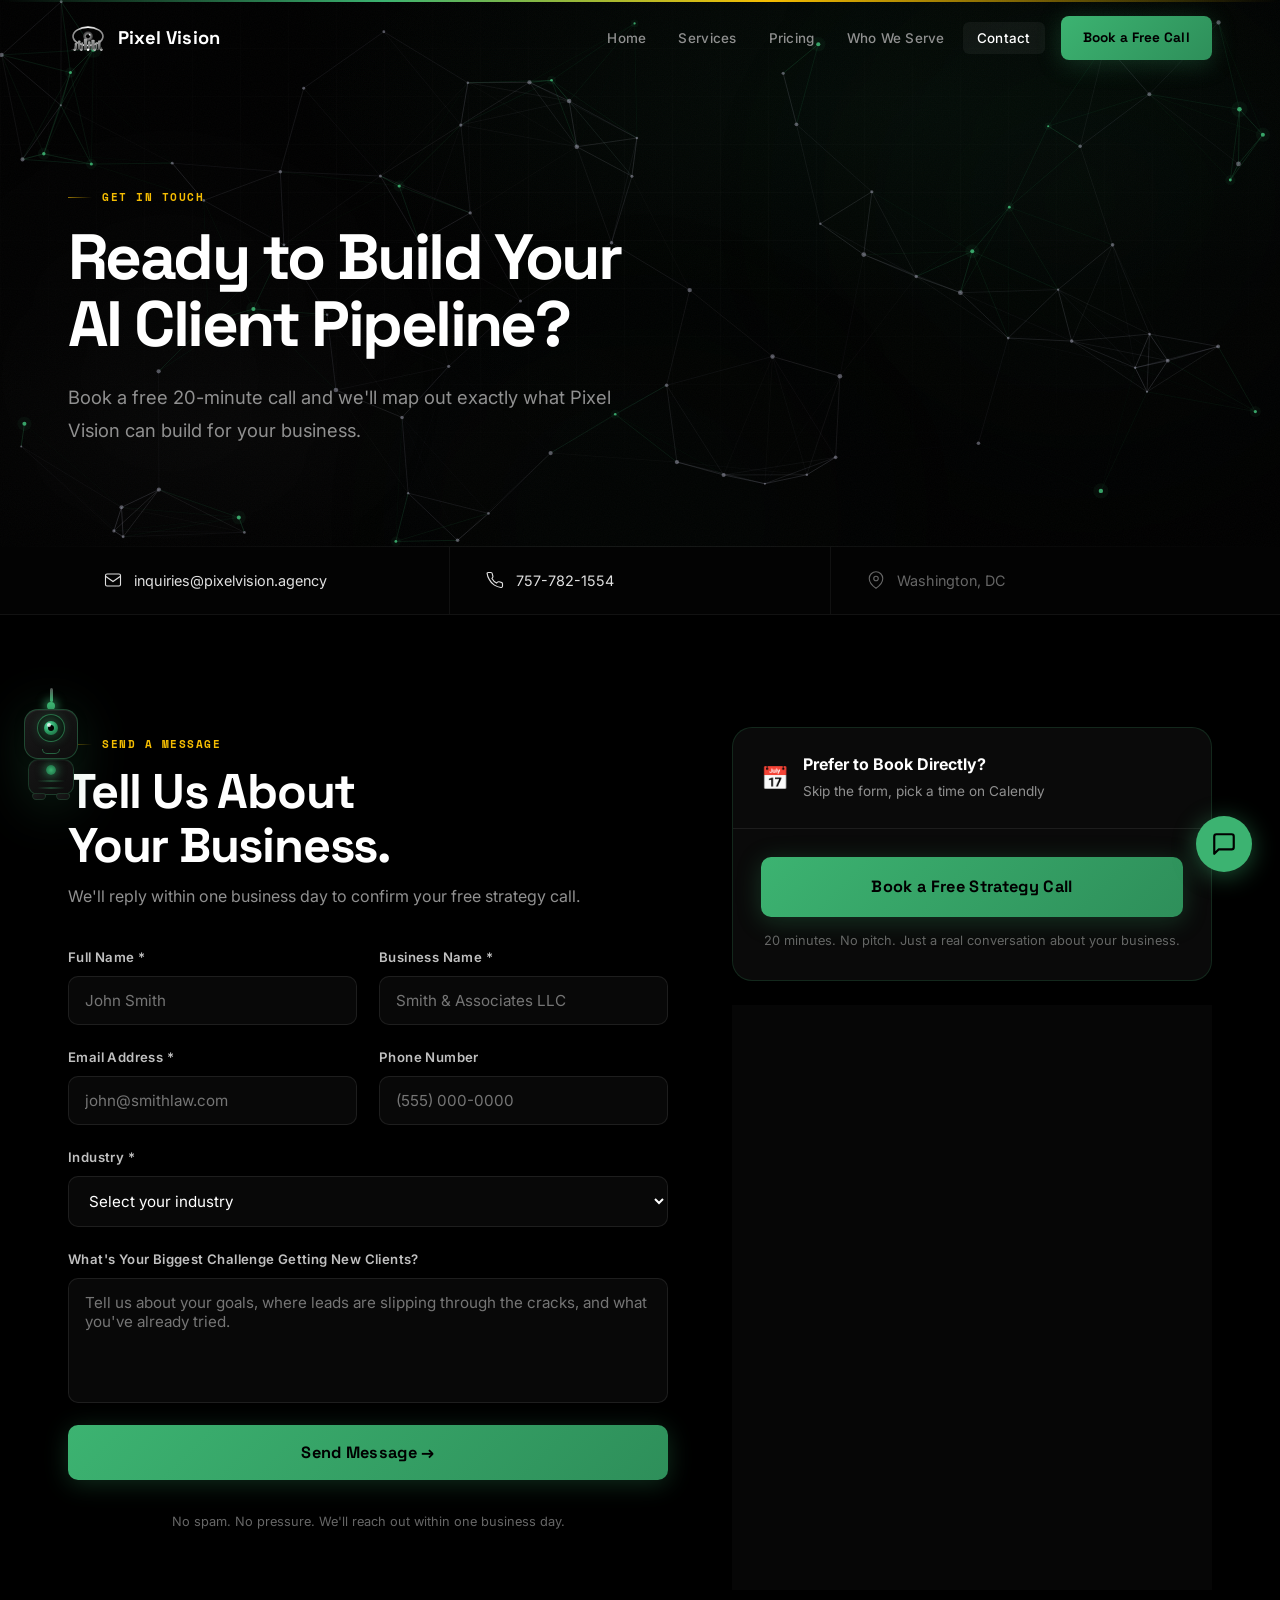
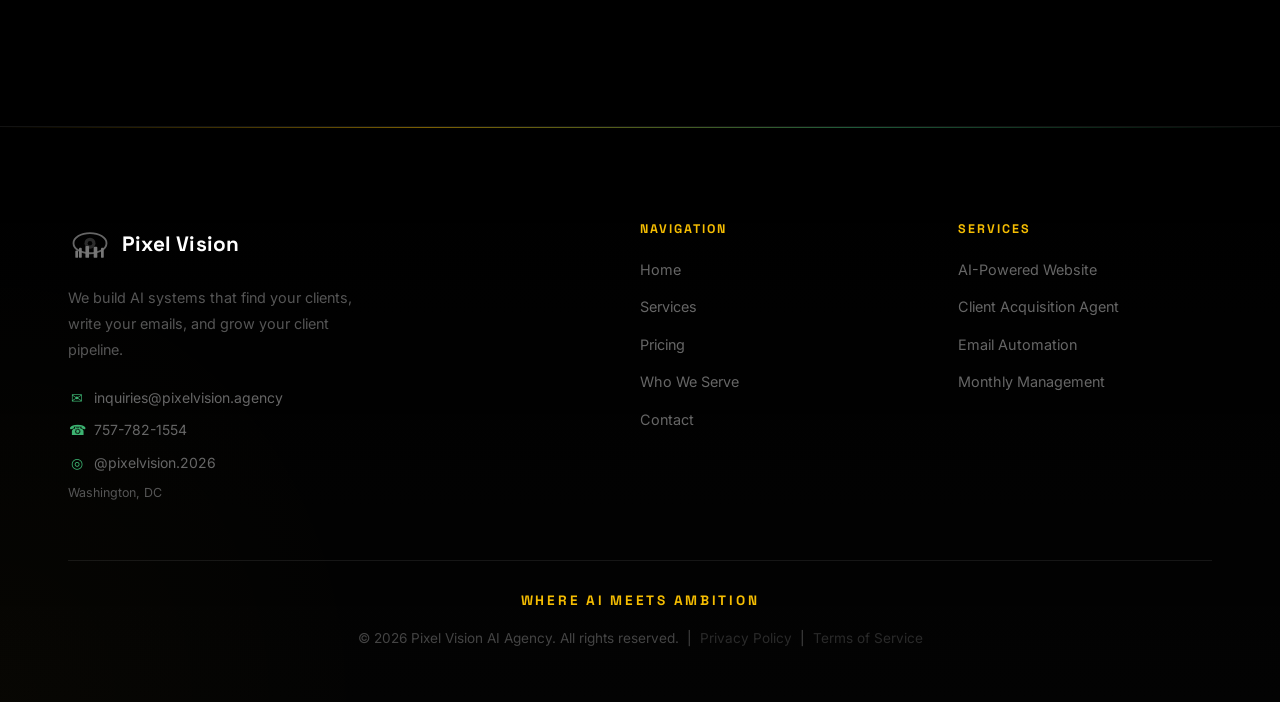
==== contact.html @ 91e83174 "Remove em dashes from all site text Replace all ' — ' occurrences with commas, colons, or periods de" ====
<!DOCTYPE html>
<html lang="en">
<head>
  <meta charset="UTF-8" />
  <meta name="viewport" content="width=device-width, initial-scale=1.0" />
  <title>Contact Pixel Vision | Book a Free AI Acquisition Strategy Call</title>
  <meta name="description" content="Book a free 20-minute strategy call with Pixel Vision. We'll map a custom AI client acquisition plan for your commercial real estate or professional services firm." />
  <link rel="stylesheet" href="styles.css" />
  <link rel="preconnect" href="https://fonts.googleapis.com" />
  <link href="https://fonts.googleapis.com/css2?family=Inter:wght@300;400;500;600;700;800;900&family=Space+Grotesk:wght@400;500;600;700&family=Space+Mono:wght@400;700&display=swap" rel="stylesheet" />
</head>
<body>

  <nav class="nav" id="nav">
    <div class="nav-inner">
      <a href="/" class="logo">
        <div class="logo-icon">
          <svg viewBox="0 0 48 48" fill="none" xmlns="http://www.w3.org/2000/svg">
            <ellipse cx="24" cy="22" rx="18" ry="11" stroke="url(#eyeGradC)" stroke-width="2"/>
            <circle cx="24" cy="22" r="6" fill="url(#irisGradC)" opacity="0.9"/>
            <circle cx="24" cy="22" r="2.5" fill="#000"/>
            <circle cx="26" cy="20" r="1" fill="white" opacity="0.8"/>
            <rect x="8" y="30" width="3" height="8" fill="url(#cityGradC)" rx="1"/>
            <rect x="12" y="27" width="3" height="11" fill="url(#cityGradC)" rx="1"/>
            <rect x="16" y="29" width="2" height="9" fill="url(#cityGradC)" rx="1"/>
            <rect x="19" y="25" width="4" height="13" fill="url(#cityGradC)" rx="1"/>
            <rect x="24" y="28" width="3" height="10" fill="url(#cityGradC)" rx="1"/>
            <rect x="28" y="26" width="4" height="12" fill="url(#cityGradC)" rx="1"/>
            <rect x="33" y="29" width="2" height="9" fill="url(#cityGradC)" rx="1"/>
            <rect x="36" y="27" width="3" height="11" fill="url(#cityGradC)" rx="1"/>
            <line x1="4" y1="38" x2="44" y2="38" stroke="url(#circuitGradC)" stroke-width="1" stroke-dasharray="3,2"/>
            <circle cx="8" cy="38" r="1.5" fill="#C0C0C0"/>
            <circle cx="16" cy="38" r="1.5" fill="#C0C0C0"/>
            <circle cx="24" cy="38" r="1.5" fill="white"/>
            <circle cx="32" cy="38" r="1.5" fill="#C0C0C0"/>
            <circle cx="40" cy="38" r="1.5" fill="#C0C0C0"/>
            <line x1="8" y1="34" x2="8" y2="38" stroke="#666" stroke-width="1"/>
            <line x1="16" y1="33" x2="16" y2="38" stroke="#666" stroke-width="1"/>
            <line x1="32" y1="33" x2="32" y2="38" stroke="#666" stroke-width="1"/>
            <line x1="40" y1="35" x2="40" y2="38" stroke="#666" stroke-width="1"/>
            <defs>
              <linearGradient id="eyeGradC" x1="6" y1="22" x2="42" y2="22" gradientUnits="userSpaceOnUse">
                <stop stop-color="#888"/><stop offset="0.5" stop-color="white"/><stop offset="1" stop-color="#888"/>
              </linearGradient>
              <radialGradient id="irisGradC" cx="24" cy="22" r="6" gradientUnits="userSpaceOnUse">
                <stop stop-color="#E0E0E0"/><stop offset="0.5" stop-color="#909090"/><stop offset="1" stop-color="#303030"/>
              </radialGradient>
              <linearGradient id="cityGradC" x1="0" y1="0" x2="0" y2="1" gradientUnits="objectBoundingBox">
                <stop stop-color="#aaa"/><stop offset="1" stop-color="#555"/>
              </linearGradient>
              <linearGradient id="circuitGradC" x1="4" y1="38" x2="44" y2="38" gradientUnits="userSpaceOnUse">
                <stop stop-color="#333"/><stop offset="0.5" stop-color="#888"/><stop offset="1" stop-color="#333"/>
              </linearGradient>
            </defs>
          </svg>
        </div>
        <span class="logo-text">Pixel Vision</span>
      </a>
      <button class="nav-toggle" id="navToggle" aria-label="Toggle menu">
        <span></span><span></span><span></span>
      </button>
      <ul class="nav-links" id="navLinks">
        <li><a href="/" class="nav-link">Home</a></li>
        <li><a href="services.html" class="nav-link">Services</a></li>
        <li><a href="pricing.html" class="nav-link">Pricing</a></li>
        <li><a href="who-we-serve.html" class="nav-link">Who We Serve</a></li>
        <li><a href="contact.html" class="nav-link active">Contact</a></li>
        <!-- TODO: update Calendly link when account is confirmed -->
        <li><a href="https://calendly.com/pixelvision2026" target="_blank" rel="noopener" class="btn btn-primary btn-emerald nav-cta">Book a Free Call</a></li>
      </ul>
    </div>
  </nav>

  <section class="page-hero">
    <div class="hero-bg">
      <div class="hero-gradient-orb"></div>
      <canvas class="hero-canvas" id="heroCanvas"></canvas>
      <div class="grid-overlay"></div>
      <div class="hero-noise"></div>
      <div class="glow glow-1"></div>
      <div class="glow glow-2"></div>
      <div class="glow glow-3"></div>
    </div>
    <div class="container">
      <div class="page-hero-content">
        <div class="section-label animate-fade-up">Get In Touch</div>
        <h1 class="page-title animate-fade-up delay-1">Ready to Build Your<br/>AI Client Pipeline?</h1>
        <p class="page-sub animate-fade-up delay-2">Book a free 20-minute call and we'll map out exactly what Pixel Vision can build for your business.</p>
      </div>
    </div>
  </section>

  <!-- CONTACT QUICK LINKS BAR -->
  <section style="border-bottom:1px solid rgba(255,255,255,0.06);background:#030303;">
    <div class="container">
      <div style="display:flex;flex-wrap:wrap;gap:0;align-items:stretch;">
        <a href="mailto:inquiries@pixelvision.agency" style="display:flex;align-items:center;gap:12px;padding:22px 36px;border-right:1px solid rgba(255,255,255,0.06);color:var(--silver-light);font-size:0.9rem;transition:color 0.2s;flex:1;min-width:200px;" onmouseover="this.style.color='var(--emerald)'" onmouseout="this.style.color='var(--silver-light)'">
          <svg width="18" height="18" viewBox="0 0 24 24" fill="none" stroke="currentColor" stroke-width="1.5"><rect x="2" y="4" width="20" height="16" rx="2"/><path d="M2 7l10 7 10-7"/></svg>
          inquiries@pixelvision.agency
        </a>
        <a href="tel:7577821554" style="display:flex;align-items:center;gap:12px;padding:22px 36px;border-right:1px solid rgba(255,255,255,0.06);color:var(--silver-light);font-size:0.9rem;transition:color 0.2s;flex:1;min-width:200px;" onmouseover="this.style.color='var(--emerald)'" onmouseout="this.style.color='var(--silver-light)'">
          <svg width="18" height="18" viewBox="0 0 24 24" fill="none" stroke="currentColor" stroke-width="1.5"><path d="M22 16.92v3a2 2 0 01-2.18 2 19.79 19.79 0 01-8.63-3.07A19.5 19.5 0 014.5 11.5a19.79 19.79 0 01-3.07-8.67A2 2 0 013.41 2h3a2 2 0 012 1.72c.13 1 .36 1.97.72 2.9a2 2 0 01-.45 2.11L7.91 9.91a16 16 0 006.18 6.18l1.18-1.18a2 2 0 012.11-.45c.93.36 1.9.59 2.9.72A2 2 0 0122 16.92z"/></svg>
          757-782-1554
        </a>
        <div style="display:flex;align-items:center;gap:12px;padding:22px 36px;color:var(--gray-500);font-size:0.9rem;flex:1;min-width:200px;">
          <svg width="18" height="18" viewBox="0 0 24 24" fill="none" stroke="currentColor" stroke-width="1.5"><path d="M21 10c0 7-9 13-9 13S3 17 3 10a9 9 0 0118 0z"/><circle cx="12" cy="10" r="3"/></svg>
          Washington, DC
        </div>
      </div>
    </div>
  </section>

  <section class="contact-section section">
    <div class="container">
      <div class="contact-grid">

        <!-- LEFT: FORM -->
        <div class="contact-form-wrap">
          <div class="section-label" style="margin-bottom:12px;">Send a Message</div>
          <h2 style="margin-bottom:10px;">Tell Us About<br/>Your Business.</h2>
          <p class="contact-form-sub" style="color:var(--gray-400);margin-bottom:36px;">We'll reply within one business day to confirm your free strategy call.</p>
          <form class="contact-form" id="contactForm" action="mailto:inquiries@pixelvision.agency" method="post" enctype="text/plain">
            <div class="form-row">
              <div class="form-group">
                <label for="name">Full Name *</label>
                <input type="text" id="name" name="name" placeholder="John Smith" required />
              </div>
              <div class="form-group">
                <label for="business">Business Name *</label>
                <input type="text" id="business" name="business" placeholder="Smith &amp; Associates LLC" required />
              </div>
            </div>
            <div class="form-row">
              <div class="form-group">
                <label for="email">Email Address *</label>
                <input type="email" id="email" name="email" placeholder="john@smithlaw.com" required />
              </div>
              <div class="form-group">
                <label for="phone">Phone Number</label>
                <input type="tel" id="phone" name="phone" placeholder="(555) 000-0000" />
              </div>
            </div>
            <div class="form-group">
              <label for="industry">Industry *</label>
              <select id="industry" name="industry" required>
                <option value="" disabled selected>Select your industry</option>
                <option value="cre">Commercial Real Estate</option>
                <option value="law">Law Firm</option>
                <option value="medspa">Med Spa / Cosmetic Clinic</option>
                <option value="dental">Dental Practice</option>
                <option value="realestate">Real Estate Brokerage</option>
                <option value="cpa">CPA Firm / Financial Advisor</option>
                <option value="other">Other</option>
              </select>
            </div>
            <div class="form-group">
              <label for="message">What's Your Biggest Challenge Getting New Clients?</label>
              <textarea id="message" name="message" rows="5" placeholder="Tell us about your goals, where leads are slipping through the cracks, and what you've already tried."></textarea>
            </div>
            <button type="submit" class="btn btn-primary btn-large btn-full btn-emerald">Send Message &rarr;</button>
            <p style="font-size:0.8rem;color:var(--gray-500);text-align:center;margin-top:8px;">No spam. No pressure. We'll reach out within one business day.</p>
          </form>
          <div class="form-success" id="formSuccess">
            <div class="success-icon">✓</div>
            <h3>Message Sent!</h3>
            <p>We'll be in touch within one business day to schedule your free 20-minute call.</p>
          </div>
        </div>

        <!-- RIGHT: SIDEBAR -->
        <div class="contact-sidebar">

          <!-- Book a call card -->
          <div class="calendly-placeholder" style="margin-bottom:24px;">
            <div class="calendly-header">
              <div class="calendly-logo">📅</div>
              <div>
                <strong>Prefer to Book Directly?</strong>
                <p>Skip the form, pick a time on Calendly</p>
              </div>
            </div>
            <div class="calendly-embed-area" style="padding:28px;">
              <!-- TODO: update Calendly link when account is confirmed -->
              <a href="https://calendly.com/pixelvision2026" target="_blank" rel="noopener" class="btn btn-primary btn-emerald btn-large" style="width:100%;justify-content:center;">Book a Free Strategy Call</a>
              <p style="font-size:0.8rem;color:var(--gray-500);text-align:center;margin-top:12px;">20 minutes. No pitch. Just a real conversation about your business.</p>
            </div>
          </div>

          <!-- What happens next -->
          <div class="contact-info-card">
            <h3 style="font-size:1.05rem;margin-bottom:24px;">What Happens Next</h3>
            <div class="contact-steps">
              <div class="contact-step">
                <div class="cs-num">1</div>
                <div class="cs-text">
                  <strong>We review your message</strong>
                  <p>Within one business day, we research your business and prepare for your call.</p>
                </div>
              </div>
              <div class="contact-step">
                <div class="cs-num">2</div>
                <div class="cs-text">
                  <strong>Free 20-minute strategy call</strong>
                  <p>We map out exactly what we'd build for your business, no pressure, no pitch.</p>
                </div>
              </div>
              <div class="contact-step">
                <div class="cs-num">3</div>
                <div class="cs-text">
                  <strong>Custom proposal delivered</strong>
                  <p>A clear proposal: what we build, what it costs, and what ROI to expect.</p>
                </div>
              </div>
            </div>
            <div class="contact-email-block">
              <p>Reach us directly</p>
              <a href="mailto:inquiries@pixelvision.agency" class="contact-email-link">
                <svg width="15" height="15" viewBox="0 0 24 24" fill="none" stroke="currentColor" stroke-width="2"><rect x="2" y="4" width="20" height="16" rx="2"/><path d="M2 7l10 7 10-7"/></svg>
                inquiries@pixelvision.agency
              </a>
              <a href="tel:7577821554" class="contact-email-link" style="margin-top:8px;">
                <svg width="15" height="15" viewBox="0 0 24 24" fill="none" stroke="currentColor" stroke-width="2"><path d="M22 16.92v3a2 2 0 01-2.18 2 19.79 19.79 0 01-8.63-3.07A19.5 19.5 0 014.5 11.5a19.79 19.79 0 01-3.07-8.67A2 2 0 013.41 2h3a2 2 0 012 1.72c.13 1 .36 1.97.72 2.9a2 2 0 01-.45 2.11L7.91 9.91a16 16 0 006.18 6.18l1.18-1.18a2 2 0 012.11-.45c.93.36 1.9.59 2.9.72A2 2 0 0122 16.92z"/></svg>
                757-782-1554
              </a>
              <a href="https://instagram.com/pixelvision.2026" target="_blank" rel="noopener" class="contact-email-link" style="margin-top:8px;">◎ @pixelvision.2026</a>
            </div>
          </div>

        </div>
      </div>
    </div>
  </section>

  <footer class="footer">
    <div class="container">
      <div class="footer-grid">
        <div class="footer-brand">
          <a href="/" class="logo">
            <div class="logo-icon logo-icon-sm">
              <svg viewBox="0 0 48 48" fill="none"><ellipse cx="24" cy="22" rx="18" ry="11" stroke="#666" stroke-width="2"/><circle cx="24" cy="22" r="6" fill="#303030" opacity="0.9"/><circle cx="24" cy="22" r="2.5" fill="#000"/><rect x="8" y="30" width="3" height="8" fill="#777" rx="1"/><rect x="12" y="27" width="3" height="11" fill="#777" rx="1"/><rect x="19" y="25" width="4" height="13" fill="#777" rx="1"/><rect x="28" y="26" width="4" height="12" fill="#777" rx="1"/><rect x="36" y="27" width="3" height="11" fill="#777" rx="1"/></svg>
            </div>
            <span class="logo-text">Pixel Vision</span>
          </a>
          <p class="footer-tagline">We build AI systems that find your clients, write your emails, and grow your client pipeline.</p>
          <div class="footer-contact-info">
            <a href="mailto:inquiries@pixelvision.agency"><span class="fci-icon">✉</span>inquiries@pixelvision.agency</a>
            <a href="tel:7577821554"><span class="fci-icon">☎</span>757-782-1554</a>
            <a href="https://instagram.com/pixelvision.2026" target="_blank" rel="noopener"><span class="fci-icon">◎</span>@pixelvision.2026</a>
          </div>
          <p style="font-size:0.78rem;color:#555;margin-top:8px;">Washington, DC</p>
        </div>
        <div class="footer-nav">
          <h4>Navigation</h4>
          <ul>
            <li><a href="/">Home</a></li>
            <li><a href="services.html">Services</a></li>
            <li><a href="pricing.html">Pricing</a></li>
            <li><a href="who-we-serve.html">Who We Serve</a></li>
            <li><a href="contact.html">Contact</a></li>
          </ul>
        </div>
        <div class="footer-services">
          <h4>Services</h4>
          <ul>
            <li><a href="services.html">AI-Powered Website</a></li>
            <li><a href="services.html">Client Acquisition Agent</a></li>
            <li><a href="services.html">Email Automation</a></li>
            <li><a href="services.html">Monthly Management</a></li>
          </ul>
        </div>
      </div>
      <div class="footer-bottom">
        <p class="footer-brand-line">Where AI Meets Ambition</p>
        <p>&copy; 2026 Pixel Vision AI Agency. All rights reserved. &nbsp;|&nbsp; <a href="privacy.html" style="color:inherit;opacity:0.6;">Privacy Policy</a> &nbsp;|&nbsp; <a href="terms.html" style="color:inherit;opacity:0.6;">Terms of Service</a></p>
      </div>
    </div>
  </footer>

  <script src="main.js"></script>
  <script src="chatbot.js"></script>
  <script src="bot-character.js"></script>
  <script>
  (function(){
    const canvas=document.getElementById('heroCanvas');
    if(!canvas)return;
    const ctx=canvas.getContext('2d');
    const EM=[60,179,113],SV=[180,180,200];
    const N=90,MD=150,SP=0.35;
    let W,H,pts;
    function resize(){W=canvas.width=canvas.offsetWidth;H=canvas.height=canvas.offsetHeight;}
    function init(){pts=Array.from({length:N},()=>({x:Math.random()*W,y:Math.random()*H,vx:(Math.random()-.5)*SP*2,vy:(Math.random()-.5)*SP*2,r:Math.random()*1.4+1,em:Math.random()<.28}));}
    function frame(){
      ctx.clearRect(0,0,W,H);
      for(let i=0;i<pts.length;i++){for(let j=i+1;j<pts.length;j++){const a=pts[i],b=pts[j];const dx=a.x-b.x,dy=a.y-b.y,d=Math.sqrt(dx*dx+dy*dy);if(d>MD)continue;const al=(1-d/MD)*0.32;const[r,g,bl]=(a.em||b.em)?EM:SV;ctx.beginPath();ctx.strokeStyle=`rgba(${r},${g},${bl},${al})`;ctx.lineWidth=0.75;ctx.moveTo(a.x,a.y);ctx.lineTo(b.x,b.y);ctx.stroke();}}
      for(const p of pts){const[r,g,b]=p.em?EM:SV;ctx.beginPath();ctx.arc(p.x,p.y,p.r,0,Math.PI*2);ctx.fillStyle=`rgba(${r},${g},${b},${p.em?.9:.45})`;ctx.fill();if(p.em){ctx.beginPath();ctx.arc(p.x,p.y,p.r*3.5,0,Math.PI*2);ctx.fillStyle=`rgba(${r},${g},${b},.06)`;ctx.fill();}p.x+=p.vx;p.y+=p.vy;if(p.x<0)p.x=W;if(p.x>W)p.x=0;if(p.y<0)p.y=H;if(p.y>H)p.y=0;}
      requestAnimationFrame(frame);
    }
    window.addEventListener('resize',()=>{resize();init();});
    if(document.readyState==='complete'){resize();init();frame();}
    else window.addEventListener('load',()=>{resize();init();frame();});
  })();
  </script>
</body>
</html>
---- styles.css ----
/* ================================================
   PIXEL VISION — STYLES.CSS  (Premium Upgrade)
   ================================================ */

/* ── TOKENS ─────────────────────────────────────── */
:root {
  --bg-primary:    #000000;
  --bg-secondary:  #030303;
  --bg-card:       #0a0a0a;
  --bg-card-hover: #111111;
  --border:        rgba(255,255,255,0.08);
  --border-hover:  rgba(255,255,255,0.18);
  --silver:        #C0C0C0;
  --silver-light:  #e0e0e0;
  --white:         #ffffff;
  --gray-400:      #909090;
  --gray-500:      #666666;
  --gray-600:      #444444;
  --accent-glow:   rgba(192,192,192,0.10);
  --emerald:       #3CB371;
  --emerald-dim:   #2e8f5a;
  --emerald-glow:  rgba(60,179,113,0.25);
  --emerald-faint: rgba(60,179,113,0.06);
  --gold:          #F5BD02;
  --gold-dim:      #c99e00;
  --gold-glow:     rgba(245,189,2,0.25);
  --gold-faint:    rgba(245,189,2,0.07);
  --font-main:     'Inter', -apple-system, BlinkMacSystemFont, sans-serif;
  --font-display:  'Space Grotesk', -apple-system, sans-serif;
  --font-luxury:   'Playfair Display', 'Georgia', serif;
  --radius:        12px;
  --radius-lg:     20px;
  --transition:    0.3s cubic-bezier(0.4, 0, 0.2, 1);
  --max-w:         1200px;
}

/* ── RESET ───────────────────────────────────────── */
*, *::before, *::after { box-sizing: border-box; margin: 0; padding: 0; }
html { scroll-behavior: smooth; }

/* Premium top accent line */
body::before {
  content: '';
  position: fixed;
  top: 0; left: 0; right: 0;
  height: 2px;
  background: linear-gradient(90deg, transparent 0%, var(--emerald) 30%, var(--gold) 60%, transparent 100%);
  z-index: 999;
}

body {
  font-family: var(--font-main);
  background: var(--bg-primary);
  color: var(--silver-light);
  line-height: 1.6;
  -webkit-font-smoothing: antialiased;
  overflow-x: hidden;
}
a { text-decoration: none; color: inherit; }
ul { list-style: none; }
img { max-width: 100%; display: block; }
button { font-family: var(--font-main); cursor: pointer; border: none; background: none; }

/* ── LAYOUT ──────────────────────────────────────── */
.container { max-width: var(--max-w); margin: 0 auto; padding: 0 28px; }
.section    { padding: 112px 0; }

/* ── TYPOGRAPHY ──────────────────────────────────── */
h1, h2, h3, h4 {
  font-family: var(--font-display);
  font-weight: 700;
  line-height: 1.1;
  color: var(--white);
}
h1 { font-size: clamp(2.6rem, 5.5vw, 4.6rem); letter-spacing: -0.03em; }
h2 { font-size: clamp(2rem,   3.8vw, 3.2rem);  letter-spacing: -0.025em; }
h3 { font-size: clamp(1.15rem,2vw,   1.55rem); letter-spacing: -0.01em; }
p  { color: var(--gray-400); line-height: 1.8; }

.gradient-text {
  background: linear-gradient(135deg, #ffffff 0%, var(--gold) 45%, #e0e0e0 100%);
  -webkit-background-clip: text;
  -webkit-text-fill-color: transparent;
  background-clip: text;
}

.emerald-text { color: var(--emerald); }

.section-label {
  font-size: 0.72rem;
  font-weight: 700;
  letter-spacing: 0.22em;
  text-transform: uppercase;
  color: var(--gold);
  margin-bottom: 18px;
  display: inline-flex;
  align-items: center;
  gap: 10px;
}
.section-label::before {
  content: '';
  display: inline-block;
  width: 24px;
  height: 1px;
  background: var(--gold);
  opacity: 0.6;
}

.section-header { text-align: center; max-width: 700px; margin: 0 auto 72px; }
.section-title  { margin-bottom: 20px; }
.section-sub    { font-size: 1.1rem; color: var(--gray-400); max-width: 560px; margin: 0 auto; line-height: 1.8; }

/* ── BUTTONS ─────────────────────────────────────── */
.btn {
  display: inline-flex;
  align-items: center;
  justify-content: center;
  gap: 8px;
  font-family: var(--font-display);
  font-weight: 600;
  font-size: 0.92rem;
  border-radius: 8px;
  padding: 13px 26px;
  transition: var(--transition);
  position: relative;
  overflow: hidden;
  white-space: nowrap;
  letter-spacing: 0.01em;
}
.btn-primary { background: var(--white); color: #000; }
.btn-primary:hover { background: var(--silver-light); transform: translateY(-2px); box-shadow: 0 10px 40px rgba(255,255,255,0.14); }
.btn-outline { border: 1px solid var(--border-hover); color: var(--silver-light); background: transparent; }
.btn-outline:hover { border-color: var(--silver); background: rgba(255,255,255,0.05); transform: translateY(-2px); }
.btn-ghost   { color: var(--silver); border: 1px solid var(--border); background: rgba(255,255,255,0.03); }
.btn-ghost:hover { border-color: var(--border-hover); background: rgba(255,255,255,0.07); transform: translateY(-2px); }
.btn-large   { padding: 17px 40px; font-size: 1.02rem; border-radius: 10px; }
.btn-full    { width: 100%; }

/* Emerald CTA */
.btn-emerald {
  background: linear-gradient(135deg, var(--emerald) 0%, var(--emerald-dim) 100%) !important;
  color: #000 !important;
  border-color: transparent !important;
  box-shadow: 0 4px 20px var(--emerald-glow);
  transition: box-shadow 0.35s ease, background 0.25s ease, transform 0.25s ease;
  font-weight: 700 !important;
  letter-spacing: 0.02em;
}
.btn-emerald:hover {
  background: linear-gradient(135deg, var(--emerald-dim) 0%, var(--emerald) 100%) !important;
  box-shadow: 0 8px 36px var(--emerald-glow);
  transform: translateY(-3px) !important;
}

/* ── NAV ─────────────────────────────────────────── */
.nav { position: fixed; top: 0; left: 0; right: 0; z-index: 100; transition: var(--transition); }
.nav.scrolled {
  background: rgba(0,0,0,0.94) !important;
  backdrop-filter: blur(28px) saturate(180%) !important;
  -webkit-backdrop-filter: blur(28px) saturate(180%) !important;
  border-bottom: 1px solid rgba(60,179,113,0.12) !important;
}
.nav-inner {
  max-width: var(--max-w); margin: 0 auto; padding: 0 28px;
  height: 72px; display: flex; align-items: center; justify-content: space-between; gap: 32px;
}
.logo { display: flex; align-items: center; gap: 10px; flex-shrink: 0; }
.logo-icon    { width: 40px; height: 40px; flex-shrink: 0; }
.logo-icon-sm { width: 32px; height: 32px; }
.logo-text {
  font-family: var(--font-display); font-weight: 700; font-size: 1.1rem;
  color: var(--white); letter-spacing: -0.01em;
}
.nav-links  { display: flex; align-items: center; gap: 4px; margin-left: auto; }
.nav-link   { font-size: 0.875rem; font-weight: 500; color: var(--gray-400); padding: 8px 14px; border-radius: 6px; transition: var(--transition); }
.nav-link:hover, .nav-link.active { color: var(--white); background: rgba(255,255,255,0.05); }
.nav-cta    { margin-left: 8px; }
.nav-toggle { display: none; flex-direction: column; gap: 5px; padding: 8px; }
.nav-toggle span { display: block; width: 24px; height: 2px; background: var(--silver); border-radius: 2px; transition: var(--transition); }

/* Hamburger → X */
.nav-toggle span {
  display: block; width: 22px; height: 2px; background: var(--white);
  border-radius: 2px; transition: transform 0.25s ease, opacity 0.25s ease; transform-origin: center;
}
.nav-toggle.open span:nth-child(1) { transform: translateY(7px) rotate(45deg); }
.nav-toggle.open span:nth-child(2) { opacity: 0; transform: scaleX(0); }
.nav-toggle.open span:nth-child(3) { transform: translateY(-7px) rotate(-45deg); }

/* ── HERO ────────────────────────────────────────── */
.hero {
  min-height: 100vh;
  display: flex;
  align-items: center;
  position: relative;
  padding: 152px 0 96px;
  overflow: hidden;
}

.hero-bg { position: absolute; inset: 0; z-index: 0; }

.hero-canvas {
  position: absolute; inset: 0;
  width: 100%; height: 100%;
  z-index: 1;
  pointer-events: none;
}

.hero-noise {
  position: absolute; inset: 0;
  opacity: 0.028;
  background-image: url("data:image/svg+xml,%3Csvg xmlns='http://www.w3.org/2000/svg' width='200' height='200'%3E%3Cfilter id='n'%3E%3CfeTurbulence type='fractalNoise' baseFrequency='0.85' numOctaves='4' stitchTiles='stitch'/%3E%3C/filter%3E%3Crect width='200' height='200' filter='url(%23n)'/%3E%3C/svg%3E");
  background-size: 200px 200px;
  pointer-events: none;
  z-index: 2;
}

.grid-overlay {
  position: absolute; inset: 0;
  background-image:
    linear-gradient(rgba(255,255,255,0.03) 1px, transparent 1px),
    linear-gradient(90deg, rgba(255,255,255,0.03) 1px, transparent 1px);
  background-size: 56px 56px;
  mask-image: radial-gradient(ellipse 80% 60% at 50% 40%, rgba(0,0,0,0.9) 0%, transparent 100%);
}

.hero-gradient-orb {
  position: absolute;
  inset: 0;
  background:
    radial-gradient(ellipse 80% 60% at 70% 20%, rgba(60,179,113,0.07) 0%, transparent 60%),
    radial-gradient(ellipse 60% 50% at 20% 80%, rgba(192,192,192,0.05) 0%, transparent 60%),
    radial-gradient(ellipse 50% 40% at 50% 50%, rgba(60,179,113,0.04) 0%, transparent 70%);
  animation: orb-drift 18s ease-in-out infinite alternate;
}
@keyframes orb-drift {
  0%   { transform: scale(1)    rotate(0deg); }
  33%  { transform: scale(1.04) rotate(2deg); }
  66%  { transform: scale(0.97) rotate(-1deg); }
  100% { transform: scale(1.02) rotate(1.5deg); }
}

.hero-particles { position: absolute; inset: 0; overflow: hidden; }
.hero-particles::before,
.hero-particles::after {
  content: '';
  position: absolute;
  border-radius: 50%;
  pointer-events: none;
}
.hero-particles::before {
  width: 3px; height: 3px; background: var(--emerald);
  box-shadow:
    120px 200px 0 rgba(60,179,113,0.6), 340px 80px 0 rgba(60,179,113,0.4),
    560px 300px 0 rgba(60,179,113,0.3), 780px 160px 0 rgba(60,179,113,0.5),
    920px 420px 0 rgba(60,179,113,0.35), 1050px 90px 0 rgba(60,179,113,0.4),
    200px 480px 0 rgba(255,255,255,0.15), 680px 520px 0 rgba(255,255,255,0.1);
  animation: particle-float 12s ease-in-out infinite alternate;
}
.hero-particles::after {
  width: 2px; height: 2px; background: rgba(192,192,192,0.5);
  box-shadow:
    80px 120px 0 rgba(192,192,192,0.4), 260px 350px 0 rgba(192,192,192,0.25),
    490px 200px 0 rgba(192,192,192,0.35), 720px 440px 0 rgba(192,192,192,0.3),
    860px 280px 0 rgba(192,192,192,0.2), 1100px 360px 0 rgba(192,192,192,0.3),
    380px 480px 0 rgba(60,179,113,0.2);
  animation: particle-float 16s ease-in-out infinite alternate-reverse;
}
@keyframes particle-float {
  0%   { transform: translateY(0) translateX(0); }
  50%  { transform: translateY(-18px) translateX(8px); }
  100% { transform: translateY(-8px) translateX(-12px); }
}

.glow { position: absolute; border-radius: 50%; filter: blur(90px); pointer-events: none; }
.glow-1 {
  width: 700px; height: 700px;
  background: radial-gradient(circle, rgba(60,179,113,0.06) 0%, transparent 65%);
  top: -150px; right: -150px;
  animation: glow-pulse 8s ease-in-out infinite alternate;
}
.glow-2 {
  width: 500px; height: 500px;
  background: radial-gradient(circle, rgba(192,192,192,0.05) 0%, transparent 65%);
  bottom: -80px; left: -80px;
  animation: glow-pulse 11s ease-in-out infinite alternate-reverse;
}
.glow-3 {
  width: 600px; height: 600px;
  background: radial-gradient(circle, rgba(60,179,113,0.05) 0%, transparent 65%);
  top: 40%; left: 50%;
  transform: translateX(-50%);
  animation: glow-pulse 14s ease-in-out infinite alternate;
}
@keyframes glow-pulse {
  0%   { opacity: 0.6; transform: scale(1); }
  100% { opacity: 1;   transform: scale(1.08); }
}

.hero-content { position: relative; z-index: 1; max-width: 860px; }

.hero-badge {
  display: inline-flex; align-items: center; gap: 10px;
  font-size: 0.75rem; font-weight: 600; letter-spacing: 0.1em; text-transform: uppercase;
  color: var(--emerald); border: 1px solid rgba(60,179,113,0.25);
  background: rgba(60,179,113,0.06); padding: 9px 18px; border-radius: 100px; margin-bottom: 36px;
}
.badge-dot {
  width: 6px; height: 6px; background: var(--emerald); border-radius: 50%;
  animation: emerald-pulse 2s infinite;
}
@keyframes pulse { 0%, 100% { opacity: 1; } 50% { opacity: 0.4; } }
@keyframes emerald-pulse {
  0%, 100% { box-shadow: 0 0 0 0 rgba(60,179,113,0.55); }
  50%       { box-shadow: 0 0 0 6px rgba(60,179,113,0); }
}

.hero-headline {
  font-family: var(--font-luxury);
  font-size: clamp(2.8rem, 5.8vw, 5.2rem);
  line-height: 1.08;
  letter-spacing: -0.02em;
  margin-bottom: 32px;
  font-weight: 700;
}
.hero-sub {
  font-size: clamp(1.05rem, 1.8vw, 1.25rem);
  color: var(--gray-400); max-width: 640px; margin-bottom: 44px; line-height: 1.8;
}
.hero-actions { display: flex; gap: 16px; flex-wrap: wrap; margin-bottom: 32px; }
.hero-price   { font-size: 0.9rem; color: var(--gray-500); }
.hero-price strong { color: var(--silver); }

/* ── STATS BAR ───────────────────────────────────── */
.stats-bar {
  border-top: 1px solid var(--border);
  border-bottom: 1px solid var(--border);
  background: rgba(60,179,113,0.025);
  padding: 48px 0;
}
.stats-grid { display: flex; align-items: center; justify-content: center; flex-wrap: wrap; }
.stat-item  { text-align: center; padding: 20px 52px; flex: 1; min-width: 160px; }
.stat-divider { width: 1px; height: 52px; background: var(--border); flex-shrink: 0; }
.stat-number {
  display: block;
  font-family: var(--font-display); font-size: clamp(2.2rem, 4vw, 3.2rem);
  font-weight: 800; color: var(--gold); line-height: 1; margin-bottom: 8px; letter-spacing: -0.03em;
}
.stat-label {
  font-size: 0.75rem; text-transform: uppercase; letter-spacing: 0.12em;
  color: var(--gray-500); font-weight: 600;
}

/* ── ABOUT ───────────────────────────────────────── */
.about-grid { display: grid; grid-template-columns: 1fr 1fr; gap: 96px; align-items: start; }
.about-left .section-title { margin-bottom: 0; }
.about-right .about-text { font-size: 1.07rem; color: var(--silver-light); margin-bottom: 22px; line-height: 1.85; }
.about-right .btn { margin-top: 16px; }

/* ── SERVICES PREVIEW ────────────────────────────── */
.services-preview { background: var(--bg-secondary); }
.services-grid {
  display: grid; grid-template-columns: repeat(auto-fit, minmax(260px, 1fr));
  gap: 1px; background: var(--border);
  border: 1px solid var(--border); border-radius: var(--radius-lg); overflow: hidden;
}
.service-card {
  background: var(--bg-card); padding: 40px 36px;
  transition: background 0.3s ease, transform 0.35s cubic-bezier(0.22,1,0.36,1), box-shadow 0.35s ease;
  position: relative; cursor: pointer;
  backdrop-filter: blur(4px);
}
.service-card::before {
  content: '';
  position: absolute; inset: 0;
  background: linear-gradient(135deg, rgba(60,179,113,0.07), transparent 60%);
  opacity: 0; transition: opacity 0.35s ease;
}
.service-card::after {
  content: '';
  position: absolute; left: 0; top: 0; width: 2px; height: 100%;
  background: linear-gradient(180deg, transparent, var(--emerald), transparent);
  opacity: 0; transition: opacity 0.35s ease;
}
.service-card:hover {
  background: var(--bg-card-hover);
  transform: translateY(-6px);
  box-shadow: 0 20px 60px rgba(0,0,0,0.5), 0 0 40px rgba(60,179,113,0.08);
  z-index: 2;
}
.service-card:hover::before { opacity: 1; }
.service-card:hover::after  { opacity: 1; }

.service-icon  { width: 42px; height: 42px; margin-bottom: 24px; opacity: 0.8; }
.service-tag   { font-size: 0.72rem; font-weight: 700; letter-spacing: 0.12em; text-transform: uppercase; color: var(--emerald); margin-bottom: 12px; }
.service-card h3 { margin-bottom: 14px; }
.service-card p  { font-size: 0.92rem; color: var(--gray-400); line-height: 1.75; margin-bottom: 24px; }
.service-link    { font-size: 0.85rem; font-weight: 700; color: var(--emerald); transition: var(--transition); display: inline-flex; align-items: center; gap: 4px; }
.service-link:hover { color: var(--white); gap: 8px; }

/* ── HOW IT WORKS ────────────────────────────────── */
.steps-grid { display: flex; align-items: flex-start; flex-wrap: wrap; }
.step-card  { flex: 1; min-width: 200px; padding: 36px 28px; }
.step-num   { font-family: var(--font-display); font-size: 3.5rem; font-weight: 800; color: rgba(245,189,2,0.2); line-height: 1; margin-bottom: 24px; letter-spacing: -0.04em; }
.step-card h3 { margin-bottom: 12px; }
.step-card p  { font-size: 0.92rem; color: var(--gray-400); }
.step-connector { width: 40px; height: 2px; background: linear-gradient(90deg, transparent, var(--emerald), transparent); margin-top: 70px; flex-shrink: 0; opacity: 0.4; }

/* ── NICHES ──────────────────────────────────────── */
.niches { background: var(--bg-secondary); }
.niches-grid {
  display: grid; grid-template-columns: repeat(auto-fit, minmax(200px, 1fr));
  gap: 1px; background: var(--border);
  border: 1px solid var(--border); border-radius: var(--radius-lg); overflow: hidden;
}
.niche-card {
  background: var(--bg-card); padding: 36px 30px;
  transition: background 0.3s ease, transform 0.35s cubic-bezier(0.22,1,0.36,1), box-shadow 0.35s ease;
  display: block; position: relative;
}
.niche-card::before {
  content: '';
  position: absolute; inset: 0;
  background: linear-gradient(135deg, rgba(60,179,113,0.06), transparent 60%);
  opacity: 0; transition: opacity 0.3s ease;
}
.niche-card:hover {
  background: var(--bg-card-hover);
  transform: translateY(-5px);
  box-shadow: 0 16px 48px rgba(0,0,0,0.45), 0 0 30px rgba(60,179,113,0.07);
  z-index: 2;
}
.niche-card:hover::before { opacity: 1; }
.niche-icon  { font-size: 2rem; margin-bottom: 18px; display: block; }
.niche-icon svg { width: 36px; height: 36px; }
.niche-card h3 { font-size: 1.05rem; margin-bottom: 10px; }
.niche-card p  { font-size: 0.875rem; color: var(--gray-400); line-height: 1.65; }

/* ── CTA BOX ─────────────────────────────────────── */
.cta-section {
  background: var(--bg-secondary);
  position: relative;
}
.cta-section::before {
  content: '';
  position: absolute;
  top: 0; left: 0; right: 0;
  height: 1px;
  background: linear-gradient(90deg, transparent, rgba(60,179,113,0.5), transparent);
}
.cta-box {
  position: relative; text-align: center;
  background: radial-gradient(ellipse 90% 70% at 50% 0%, rgba(60,179,113,0.10) 0%, transparent 65%), #0a0a0a;
  border: 1px solid rgba(60,179,113,0.18);
  border-radius: var(--radius-lg); padding: 112px 56px; overflow: hidden;
}
.cta-glow {
  position: absolute; top: 50%; left: 50%; transform: translate(-50%, -50%);
  width: 700px; height: 400px;
  background: radial-gradient(ellipse, rgba(60,179,113,0.09) 0%, transparent 65%);
  pointer-events: none; animation: glow-pulse 7s ease-in-out infinite alternate;
}
.cta-box .section-label { display: block; margin-bottom: 20px; }
.cta-box h2 { margin-bottom: 20px; font-size: clamp(2.4rem, 4.5vw, 3.8rem); font-weight: 800; }
.cta-box p  { color: var(--gray-400); max-width: 520px; margin: 0 auto 40px; font-size: 1.1rem; }

/* ── PAGE HERO (inner pages) ─────────────────────── */
.page-hero { padding: 168px 0 96px; position: relative; overflow: hidden; }
.page-hero-content { max-width: 760px; }
.page-title { font-family: var(--font-luxury); font-size: clamp(2.6rem, 5.2vw, 4.2rem); letter-spacing: -0.015em; margin-bottom: 22px; position: relative; z-index: 1; font-weight: 700; }
.page-sub   { font-size: 1.15rem; color: var(--gray-400); max-width: 580px; line-height: 1.8; position: relative; z-index: 1; }

/* ── SERVICE DETAIL (services.html) ──────────────── */
.service-detail-grid { display: grid; grid-template-columns: 1fr 1fr; gap: 88px; align-items: center; }
.service-detail-grid.reverse { direction: rtl; }
.service-detail-grid.reverse > * { direction: ltr; }
.service-detail-num { font-family: var(--font-display); font-size: 5.5rem; font-weight: 800; color: rgba(245,189,2,0.15); line-height: 1; letter-spacing: -0.04em; margin-bottom: 14px; }
.service-tag-large { font-size: 0.75rem; font-weight: 700; letter-spacing: 0.14em; text-transform: uppercase; color: var(--gold); margin-bottom: 18px; border: 1px solid rgba(245,189,2,0.3); display: inline-block; padding: 6px 14px; border-radius: 100px; background: rgba(245,189,2,0.07); }
.service-detail-left h2 { margin-bottom: 22px; }
.service-detail-desc { font-size: 1.07rem; color: var(--silver-light); line-height: 1.8; margin-bottom: 32px; }
.service-features { margin-bottom: 36px; }
.service-features li { padding: 12px 0; border-bottom: 1px solid var(--border); font-size: 0.92rem; color: var(--silver-light); display: flex; align-items: center; gap: 12px; }
.service-features li::before { content: '—'; color: var(--emerald); flex-shrink: 0; font-weight: 700; }
.section-divider { height: 1px; background: var(--border); margin: 0 28px; }

/* ── VISUAL CARDS ────────────────────────────────── */
.service-visual { display: flex; justify-content: center; align-items: center; }
.visual-card { background: var(--bg-card); border: 1px solid var(--border); border-radius: var(--radius-lg); padding: 32px; width: 100%; max-width: 380px; }
.visual-bar  { height: 160px; background: linear-gradient(180deg, rgba(60,179,113,0.08) 0%, rgba(255,255,255,0.02) 100%); border-radius: 8px; margin-bottom: 20px; }
.visual-lines { display: flex; flex-direction: column; gap: 8px; margin-bottom: 20px; }
.vl   { height: 8px; border-radius: 4px; background: var(--border); }
.vl-1 { width: 80%; } .vl-2 { width: 60%; } .vl-3 { width: 45%; }
.visual-metric { display: flex; justify-content: space-between; align-items: center; padding-top: 16px; border-top: 1px solid var(--border); }
.vm-label { font-size: 0.8rem; color: var(--gray-500); }
.vm-value { font-family: var(--font-display); font-weight: 700; color: var(--gold); font-size: 1.1rem; }
.visual-flow  { display: flex; align-items: center; gap: 12px; margin-bottom: 20px; flex-wrap: wrap; }
.flow-step    { background: var(--border); border-radius: 8px; padding: 10px 16px; font-size: 0.85rem; font-weight: 600; color: var(--gray-400); }
.flow-step.active { background: var(--emerald); color: #000; }
.flow-arrow   { color: var(--gray-600); font-size: 1.2rem; }
.visual-emails { display: flex; flex-direction: column; gap: 12px; margin-bottom: 20px; }
.email-item   { display: flex; align-items: center; gap: 12px; padding: 10px; background: rgba(255,255,255,0.03); border-radius: 8px; font-size: 0.85rem; color: var(--gray-400); }
.ei-dot       { width: 8px; height: 8px; border-radius: 50%; background: var(--border-hover); flex-shrink: 0; }
.ei-dot.active { background: var(--emerald); }
.visual-chart { display: flex; align-items: flex-end; gap: 8px; height: 100px; margin-bottom: 20px; padding: 0 4px; }
.chart-bar    { flex: 1; background: linear-gradient(180deg, var(--emerald), rgba(60,179,113,0.15)); border-radius: 4px 4px 0 0; }

/* ── PRICING ─────────────────────────────────────── */
.pricing-grid { display: grid; grid-template-columns: repeat(auto-fit, minmax(300px, 1fr)); gap: 24px; align-items: start; }
.price-card {
  background: var(--bg-card); border: 1px solid var(--border);
  border-radius: var(--radius-lg); padding: 44px 40px; position: relative;
  transition: border-color 0.3s ease, transform 0.35s cubic-bezier(0.22,1,0.36,1), box-shadow 0.35s ease;
}
.price-card:hover { border-color: rgba(60,179,113,0.3); transform: translateY(-6px); box-shadow: 0 20px 60px rgba(0,0,0,0.5), 0 0 40px rgba(60,179,113,0.08); }
.price-card-featured { border-color: rgba(60,179,113,0.25); background: linear-gradient(135deg, #0d120f, #0a0a0a); }
.price-badge { position: absolute; top: -1px; right: 24px; background: var(--gold); color: #000; font-size: 0.68rem; font-weight: 800; letter-spacing: 0.1em; text-transform: uppercase; padding: 5px 12px; border-radius: 0 0 8px 8px; }
.price-tier  { font-family: var(--font-display); font-size: 0.78rem; font-weight: 700; text-transform: uppercase; letter-spacing: 0.12em; color: var(--gold); margin-bottom: 14px; }
.price-range { font-family: var(--font-display); font-size: 2.3rem; font-weight: 800; color: var(--white); letter-spacing: -0.025em; margin-bottom: 4px; line-height: 1; }
.price-range span { font-size: 1rem; font-weight: 400; color: var(--gray-500); }
.price-desc  { font-size: 0.92rem; color: var(--gray-400); margin: 18px 0 30px; line-height: 1.7; }
.price-features { margin-bottom: 38px; }
.price-features li { padding: 11px 0; border-bottom: 1px solid var(--border); font-size: 0.885rem; color: var(--silver-light); display: flex; align-items: center; gap: 10px; }
.price-features li::before { content: '✓'; color: var(--emerald); font-weight: 800; flex-shrink: 0; }
.price-btn { width: 100%; }

.roi-section { padding: 24px 0; }
.roi-box { background: rgba(60,179,113,0.04); border: 1px solid rgba(60,179,113,0.2); border-radius: var(--radius); padding: 28px 40px; display: flex; align-items: center; gap: 20px; }
.roi-icon { font-size: 1.5rem; flex-shrink: 0; }
.roi-text { font-size: 1.02rem; color: var(--silver-light); line-height: 1.65; }
.roi-text strong { color: var(--emerald); }

.faq-grid { display: grid; grid-template-columns: repeat(auto-fit, minmax(400px, 1fr)); gap: 1px; background: var(--border); border: 1px solid var(--border); border-radius: var(--radius-lg); overflow: hidden; }
.faq-item { background: var(--bg-card); padding: 36px; }
.faq-item h4 { font-size: 1.02rem; margin-bottom: 12px; }
.faq-item p  { font-size: 0.92rem; color: var(--gray-400); line-height: 1.75; }

/* ── WHO WE SERVE ────────────────────────────────── */
.niche-detail-card { display: grid; grid-template-columns: 120px 1fr; gap: 56px; padding: 72px 0; align-items: start; }
.niche-divider { height: 1px; background: var(--border); }
.niche-detail-left { text-align: center; }
.niche-detail-icon { font-size: 3rem; margin-bottom: 14px; display: block; }
.niche-detail-icon svg { width: 40px; height: 40px; }
.niche-num { font-family: var(--font-display); font-size: 0.72rem; font-weight: 700; letter-spacing: 0.18em; color: var(--emerald); text-transform: uppercase; }
.niche-detail-right h2 { margin-bottom: 18px; font-size: clamp(1.7rem, 2.6vw, 2.3rem); }
.niche-detail-desc { font-size: 1.07rem; color: var(--silver-light); line-height: 1.8; margin-bottom: 30px; max-width: 620px; }
.niche-benefits { margin-bottom: 36px; display: flex; flex-direction: column; gap: 14px; }
.benefit-item { display: flex; align-items: flex-start; gap: 14px; font-size: 0.97rem; color: var(--silver-light); }
.benefit-icon { color: var(--emerald); font-size: 0.9rem; flex-shrink: 0; margin-top: 3px; }

/* ── CONTACT ─────────────────────────────────────── */
.contact-grid { display: grid; grid-template-columns: 1fr 480px; gap: 64px; align-items: start; }
.contact-form-wrap h2 { margin-bottom: 10px; }
.contact-form-sub { margin-bottom: 40px; }
.contact-form { display: flex; flex-direction: column; gap: 22px; }
.form-row { display: grid; grid-template-columns: 1fr 1fr; gap: 22px; }
.form-group { display: flex; flex-direction: column; gap: 8px; }
.form-group label { font-size: 0.825rem; font-weight: 600; color: var(--silver); letter-spacing: 0.03em; }
.form-group input,
.form-group select,
.form-group textarea {
  background: var(--bg-card); border: 1px solid var(--border); border-radius: 8px;
  padding: 14px 16px; font-size: 0.95rem; font-family: var(--font-main);
  color: var(--white); transition: border-color 0.25s ease; outline: none; resize: none;
}
.form-group input:focus,
.form-group select:focus,
.form-group textarea:focus {
  border-color: var(--emerald);
  box-shadow: 0 0 0 3px rgba(60,179,113,0.1);
}
.form-group select option { background: #111; }
.contact-info-card { background: var(--bg-card); border: 1px solid var(--border); border-radius: var(--radius-lg); padding: 36px; margin-bottom: 24px; }
.contact-info-card h3 { margin-bottom: 28px; font-size: 1.2rem; }
.contact-steps { display: flex; flex-direction: column; gap: 24px; margin-bottom: 32px; }
.contact-step { display: flex; gap: 16px; align-items: flex-start; }
.cs-num { width: 32px; height: 32px; border-radius: 50%; background: rgba(245,189,2,0.1); border: 1px solid rgba(245,189,2,0.3); display: flex; align-items: center; justify-content: center; font-family: var(--font-display); font-weight: 700; font-size: 0.8rem; color: var(--gold); flex-shrink: 0; }
.cs-text strong { display: block; color: var(--white); font-size: 0.95rem; margin-bottom: 4px; }
.cs-text p { font-size: 0.875rem; line-height: 1.6; }
.contact-email-block { border-top: 1px solid var(--border); padding-top: 24px; }
.contact-email-block p { font-size: 0.8rem; text-transform: uppercase; letter-spacing: 0.1em; color: var(--gray-500); margin-bottom: 12px; }
.contact-email-link { display: flex; align-items: center; gap: 8px; font-size: 0.9rem; color: var(--silver-light); transition: color 0.2s; padding: 4px 0; }
.contact-email-link:hover { color: var(--emerald); }
.calendly-placeholder { background: var(--bg-card); border: 1px solid rgba(60,179,113,0.18); border-radius: var(--radius-lg); overflow: hidden; }
.calendly-header { display: flex; align-items: center; gap: 14px; padding: 24px 28px; border-bottom: 1px solid var(--border); }
.calendly-header strong { display: block; color: var(--white); margin-bottom: 2px; }
.calendly-header p { font-size: 0.85rem; margin: 0; }
.calendly-logo { font-size: 1.4rem; }
.calendly-embed-area { padding: 36px 28px; text-align: center; }
.form-success { display: none; text-align: center; padding: 48px; }
.success-icon { font-size: 2.5rem; color: var(--emerald); margin-bottom: 16px; }
.form-success h3 { margin-bottom: 10px; }

/* ── FOOTER ──────────────────────────────────────── */
.footer {
  position: relative;
  border-top: 1px solid var(--border);
  padding: 96px 0 52px;
}
.footer::before {
  content: '';
  position: absolute;
  top: 0; left: 0; right: 0;
  height: 1px;
  background: linear-gradient(90deg, transparent, var(--emerald), transparent);
}
.footer-grid { display: grid; grid-template-columns: 2fr 1fr 1fr; gap: 64px; margin-bottom: 56px; }
.footer-brand .logo-icon-sm { width: 44px; height: 44px; }
.footer-brand .logo-text { font-size: 1.3rem; }
.footer-tagline { font-size: 0.9rem; color: var(--gray-500); margin: 18px 0 24px; max-width: 300px; line-height: 1.7; }
.footer-contact-info { display: flex; flex-direction: column; gap: 10px; }
.footer-contact-info a { font-size: 0.875rem; color: var(--gray-500); display: flex; align-items: center; gap: 8px; transition: color 0.2s; }
.footer-contact-info a:hover { color: var(--emerald); }
.fci-icon { width: 18px; text-align: center; color: var(--emerald); }
.footer-nav h4, .footer-services h4 { font-size: 0.78rem; font-weight: 700; letter-spacing: 0.12em; text-transform: uppercase; color: var(--emerald); margin-bottom: 20px; }
.footer-nav ul, .footer-services ul { display: flex; flex-direction: column; gap: 12px; }
.footer-nav a, .footer-services a { font-size: 0.9rem; color: var(--gray-500); transition: color 0.2s; }
.footer-nav a:hover, .footer-services a:hover { color: var(--white); }
.footer-bottom {
  border-top: 1px solid var(--border);
  padding-top: 28px;
  text-align: center;
  display: flex;
  flex-direction: column;
  align-items: center;
  gap: 12px;
}
.footer-bottom p { font-size: 0.85rem; color: var(--gray-600); }
.footer-brand-line {
  color: var(--gold) !important;
  font-family: var(--font-display);
  font-size: 0.78rem;
  font-weight: 700;
  letter-spacing: 0.2em;
  text-transform: uppercase;
}

/* ── SECTION TITLE ACCENT ────────────────────────── */
.section-title {
  position: relative;
  padding-bottom: 24px;
}
.section-title::after {
  content: '';
  position: absolute; bottom: 0; left: 50%;
  transform: translateX(-50%);
  width: 40px; height: 2px;
  background: linear-gradient(90deg, transparent, var(--emerald), transparent);
  border-radius: 2px;
}
.section-title.left-title::after { left: 0; transform: none; }

/* ── AOS SCROLL ANIMATIONS ───────────────────────── */
[data-aos] {
  opacity: 0;
  transform: translateY(32px);
  transition: opacity 0.7s ease, transform 0.7s cubic-bezier(0.22,1,0.36,1);
}
[data-aos].aos-animate { opacity: 1; transform: translateY(0); }
[data-aos-delay="100"] { transition-delay: 100ms; }
[data-aos-delay="200"] { transition-delay: 200ms; }
[data-aos-delay="300"] { transition-delay: 300ms; }
[data-aos-delay="400"] { transition-delay: 400ms; }
[data-aos-delay="500"] { transition-delay: 500ms; }

.animate-fade-up {
  opacity: 0;
  transform: translateY(26px);
  transition: opacity 0.65s ease, transform 0.65s cubic-bezier(0.22,1,0.36,1);
}
.animate-fade-up.visible { opacity: 1; transform: translateY(0); }
.animate-fade-up.delay-1 { transition-delay: 120ms; }
.animate-fade-up.delay-2 { transition-delay: 240ms; }
.animate-fade-up.delay-3 { transition-delay: 380ms; }

/* ── ROTATING TYPEWRITER ─────────────────────────── */
.hero-rotating {
  font-size: 1.05rem;
  color: var(--gray-500);
  margin-bottom: 30px;
  font-weight: 500;
  letter-spacing: 0.01em;
}
.rotating-word   { color: var(--emerald); font-weight: 700; display: inline; }
.rotating-cursor {
  color: var(--emerald);
  animation: tw-blink 0.9s step-end infinite;
  margin-left: 1px; font-weight: 300;
}
@keyframes tw-blink {
  0%, 100% { opacity: 1; }
  50%       { opacity: 0; }
}

/* ── NICHE SVG SIZING ────────────────────────────── */
.niche-icon svg, .niche-detail-icon svg { width: 38px; height: 38px; }

/* ── RESPONSIVE ──────────────────────────────────── */
@media (max-width: 768px) {
  .nav-toggle { display: flex; }
  .nav-links {
    display: none;
    position: absolute; top: 72px; left: 0; right: 0;
    background: rgba(0,0,0,0.97);
    backdrop-filter: blur(20px);
    border-bottom: 1px solid var(--border);
    flex-direction: column; align-items: stretch;
    padding: 16px 20px 24px; gap: 4px;
  }
  .nav-links.open { display: flex; }
  .nav-links li { width: 100%; }
  .nav-link { padding: 12px 16px; font-size: 1rem; display: block; }
  .nav-cta  { margin-left: 0; margin-top: 8px; text-align: center; display: block; padding: 14px; }
  .about-grid           { grid-template-columns: 1fr; gap: 48px; }
  .service-detail-grid  { grid-template-columns: 1fr; gap: 40px; }
  .service-detail-grid.reverse { direction: ltr; }
  .contact-grid         { grid-template-columns: 1fr; }
  .footer-grid          { grid-template-columns: 1fr; gap: 40px; }
  .niche-detail-card    { grid-template-columns: 1fr; gap: 24px; }
  .form-row             { grid-template-columns: 1fr; }
  .faq-grid             { grid-template-columns: 1fr; }
  h1              { font-size: 2.3rem !important; line-height: 1.15 !important; }
  h2              { font-size: 1.85rem !important; }
  .hero-headline  { font-size: 2.1rem !important; }
  .page-title     { font-size: 2rem !important; }
  .section        { padding: 72px 0 !important; }
  .container      { padding: 0 20px; }
  .hero           { padding: 120px 0 72px; }
  .stat-item      { padding: 16px 28px; }
  .step-connector { display: none; }
  .cta-box        { padding: 60px 28px; }
  .hero-actions   { flex-direction: column; }
  .hero-actions .btn { width: 100%; justify-content: center; }
}

@media (max-width: 480px) {
  h1              { font-size: 1.9rem !important; }
  .hero-headline  { font-size: 1.8rem !important; }
  .page-title     { font-size: 1.75rem !important; }
  h2              { font-size: 1.6rem !important; }
  .section        { padding: 60px 0 !important; }
  .container      { padding: 0 18px; }
  .stats-grid     { gap: 0; }
  .stat-divider   { display: none; }
  .stat-item      { min-width: 50%; border-bottom: 1px solid var(--border); }
  .pricing-grid   { grid-template-columns: 1fr; }
}

/* ── CHATBOT ─────────────────────────────────────── */
#pv-chat-btn {
  position: fixed; bottom: 28px; right: 28px; z-index: 9999;
  width: 56px; height: 56px; border-radius: 50%;
  background: var(--emerald); border: none; cursor: pointer;
  box-shadow: 0 4px 24px rgba(60,179,113,0.45);
  display: flex; align-items: center; justify-content: center;
  transition: transform 0.2s, box-shadow 0.2s;
}
#pv-chat-btn:hover { transform: scale(1.08); box-shadow: 0 6px 32px rgba(60,179,113,0.6); }
#pv-chat-btn svg { width: 26px; height: 26px; }

#pv-chat-window {
  position: fixed; bottom: 96px; right: 28px; z-index: 9998;
  width: 360px; max-width: calc(100vw - 40px);
  background: #0a0a0a; border: 1px solid rgba(60,179,113,0.25);
  border-radius: 20px; box-shadow: 0 16px 64px rgba(0,0,0,0.7);
  display: flex; flex-direction: column; overflow: hidden;
  transform: scale(0.92) translateY(16px); opacity: 0;
  pointer-events: none; transition: transform 0.25s cubic-bezier(0.4,0,0.2,1), opacity 0.25s;
}
#pv-chat-window.open {
  transform: scale(1) translateY(0); opacity: 1; pointer-events: all;
}
.pv-chat-header {
  background: linear-gradient(135deg, #00C896 0%, #00a87e 100%);
  padding: 16px 20px; display: flex; align-items: center; gap: 12px;
}
.pv-chat-avatar {
  width: 36px; height: 36px; border-radius: 50%;
  background: rgba(0,0,0,0.25); display: flex; align-items: center; justify-content: center;
  font-size: 18px; flex-shrink: 0;
}
.pv-chat-header-info strong { display: block; color: #000; font-size: 0.9rem; font-weight: 700; }
.pv-chat-header-info span { color: rgba(0,0,0,0.65); font-size: 0.75rem; }
.pv-chat-close {
  margin-left: auto; background: none; border: none; cursor: pointer;
  color: rgba(0,0,0,0.6); font-size: 20px; line-height: 1; padding: 2px 6px;
}
.pv-chat-close:hover { color: #000; }

.pv-chat-messages {
  flex: 1; overflow-y: auto; padding: 16px; display: flex;
  flex-direction: column; gap: 12px; max-height: 320px;
}
.pv-chat-messages::-webkit-scrollbar { width: 4px; }
.pv-chat-messages::-webkit-scrollbar-track { background: transparent; }
.pv-chat-messages::-webkit-scrollbar-thumb { background: rgba(255,255,255,0.1); border-radius: 2px; }

.pv-msg { display: flex; gap: 8px; align-items: flex-end; }
.pv-msg.user { flex-direction: row-reverse; }
.pv-msg-bubble {
  max-width: 82%; padding: 10px 14px; border-radius: 16px;
  font-size: 0.85rem; line-height: 1.5; color: #e0e0e0;
  background: #1a1a1a; border: 1px solid rgba(255,255,255,0.07);
}
.pv-msg.user .pv-msg-bubble {
  background: var(--emerald); color: #000; border-color: transparent; font-weight: 500;
}
.pv-msg-dot {
  width: 28px; height: 28px; border-radius: 50%; flex-shrink: 0;
  background: linear-gradient(135deg,#00C896,#00a87e);
  display: flex; align-items: center; justify-content: center; font-size: 13px;
}
.pv-typing span {
  display: inline-block; width: 6px; height: 6px; border-radius: 50%;
  background: #666; margin: 0 2px;
  animation: pvBounce 1.2s infinite ease-in-out;
}
.pv-typing span:nth-child(2) { animation-delay: 0.2s; }
.pv-typing span:nth-child(3) { animation-delay: 0.4s; }
@keyframes pvBounce { 0%,80%,100%{transform:translateY(0)} 40%{transform:translateY(-6px)} }

.pv-quick-replies {
  padding: 0 16px 12px; display: flex; flex-wrap: wrap; gap: 8px;
}
.pv-qr {
  background: rgba(60,179,113,0.08); border: 1px solid rgba(60,179,113,0.3);
  color: var(--emerald); border-radius: 20px; padding: 6px 14px;
  font-size: 0.78rem; cursor: pointer; transition: background 0.2s;
  white-space: nowrap;
}
.pv-qr:hover { background: rgba(60,179,113,0.18); }

.pv-chat-input-row {
  padding: 12px 16px; border-top: 1px solid rgba(255,255,255,0.07);
  display: flex; gap: 10px; align-items: center;
}
.pv-chat-input-row input {
  flex: 1; background: #141414; border: 1px solid rgba(255,255,255,0.1);
  border-radius: 24px; padding: 10px 16px; color: #e0e0e0;
  font-size: 0.85rem; outline: none; font-family: var(--font-main);
  transition: border-color 0.2s;
}
.pv-chat-input-row input:focus { border-color: rgba(60,179,113,0.5); }
.pv-chat-input-row input::placeholder { color: #555; }
.pv-send-btn {
  width: 36px; height: 36px; border-radius: 50%; background: var(--emerald);
  border: none; cursor: pointer; display: flex; align-items: center; justify-content: center;
  flex-shrink: 0; transition: transform 0.15s;
}
.pv-send-btn:hover { transform: scale(1.1); }
.pv-send-btn svg { width: 16px; height: 16px; }

/* ══════════════════════════════════════════════════════
   PREMIUM UPGRADE — Full site visual refinement
   ══════════════════════════════════════════════════════ */

/* Body depth — subtle dark radial to break pure black */
body {
  background: radial-gradient(ellipse 120% 80% at 60% -10%, rgba(60,179,113,0.04) 0%, transparent 55%),
              radial-gradient(ellipse 80% 60% at 10% 90%, rgba(245,189,2,0.025) 0%, transparent 50%),
              #000;
}

/* ── TYPOGRAPHY REFINEMENTS ── */
h2.section-title {
  font-family: var(--font-luxury);
  font-weight: 700;
  letter-spacing: -0.015em;
}
.section-sub { font-size: 1.08rem; }

/* ── NAV REFINEMENT ── */
.nav-inner { height: 76px; }
.logo-text { font-size: 1.15rem; letter-spacing: 0.01em; }
.nav-link {
  font-size: 0.84rem;
  letter-spacing: 0.02em;
  font-weight: 500;
}
.nav-cta { margin-left: 12px; }

/* ── HERO REFINEMENTS ── */
.hero-badge {
  font-size: 0.72rem;
  letter-spacing: 0.14em;
  border: 1px solid rgba(60,179,113,0.3);
  background: rgba(60,179,113,0.05);
  backdrop-filter: blur(8px);
  padding: 10px 20px;
}
.hero-sub {
  font-size: clamp(1.05rem, 1.6vw, 1.18rem);
  color: #888;
  line-height: 1.85;
}

/* ── STATS BAR PREMIUM ── */
.stats-bar {
  background: rgba(255,255,255,0.015);
  border-top: 1px solid rgba(255,255,255,0.06);
  border-bottom: 1px solid rgba(255,255,255,0.06);
  padding: 56px 0;
}
.stat-item { padding: 20px 60px; }
.stat-number {
  font-size: clamp(2.4rem, 4.5vw, 3.6rem);
  margin-bottom: 10px;
  text-shadow: 0 0 40px rgba(245,189,2,0.3);
}
.stat-label {
  font-size: 0.72rem;
  letter-spacing: 0.16em;
  color: #666;
}
.stat-divider {
  width: 1px;
  height: 56px;
  background: linear-gradient(180deg, transparent, rgba(255,255,255,0.1), transparent);
}

/* ── CARD SYSTEM — gradient border on hover ── */
.service-card,
.niche-card,
.price-card,
.faq-item,
.contact-info-card,
.visual-card {
  position: relative;
  transition: transform 0.4s cubic-bezier(0.22,1,0.36,1),
              box-shadow 0.4s ease,
              background 0.3s ease;
}

/* gradient border overlay on hover */
.service-card::after,
.niche-card::after {
  content: '';
  position: absolute;
  inset: 0;
  border-radius: inherit;
  border: 1px solid transparent;
  background: linear-gradient(#0a0a0a, #0a0a0a) padding-box,
              linear-gradient(135deg, var(--emerald), transparent 50%, var(--gold)) border-box;
  opacity: 0;
  transition: opacity 0.4s ease;
  pointer-events: none;
  z-index: 1;
}
.service-card:hover::after,
.niche-card:hover::after { opacity: 1; }

.service-card:hover {
  background: #0e0e0e;
  transform: translateY(-8px);
  box-shadow: 0 24px 72px rgba(0,0,0,0.6), 0 0 60px rgba(60,179,113,0.07);
}
.niche-card:hover {
  background: #0e0e0e;
  transform: translateY(-6px);
  box-shadow: 0 20px 56px rgba(0,0,0,0.5), 0 0 40px rgba(60,179,113,0.06);
}

/* ── NICHE CARD ICON CONTAINERS ── */
.niche-icon {
  width: 56px;
  height: 56px;
  border-radius: 14px;
  background: rgba(60,179,113,0.07);
  border: 1px solid rgba(60,179,113,0.15);
  display: flex;
  align-items: center;
  justify-content: center;
  margin-bottom: 22px;
  transition: background 0.3s, border-color 0.3s;
}
.niche-card:hover .niche-icon {
  background: rgba(60,179,113,0.12);
  border-color: rgba(60,179,113,0.3);
}

/* ── STEPS PREMIUM ── */
.step-num {
  font-size: 4.5rem;
  background: linear-gradient(135deg, var(--gold), rgba(245,189,2,0.15));
  -webkit-background-clip: text;
  -webkit-text-fill-color: transparent;
  background-clip: text;
  margin-bottom: 20px;
}
.step-card {
  padding: 40px 32px;
  border-radius: var(--radius);
  background: rgba(255,255,255,0.015);
  border: 1px solid rgba(255,255,255,0.05);
  transition: background 0.3s, border-color 0.3s;
}
.step-card:hover {
  background: rgba(255,255,255,0.03);
  border-color: rgba(60,179,113,0.15);
}
.step-connector {
  width: 32px;
  height: 1px;
  background: linear-gradient(90deg, var(--emerald), var(--gold));
  margin-top: 72px;
  opacity: 0.35;
}

/* ── ACQUISITION FLOW CHIPS ── */
.flow-chip {
  background: rgba(255,255,255,0.04);
  border: 1px solid rgba(255,255,255,0.1);
  padding: 7px 14px;
  border-radius: 8px;
  color: var(--silver-light);
  font-size: 0.82rem;
  font-weight: 500;
  letter-spacing: 0.01em;
  transition: border-color 0.2s, background 0.2s;
}
.flow-chip:hover {
  border-color: rgba(60,179,113,0.3);
  background: rgba(60,179,113,0.05);
}
.flow-chip.active {
  border-color: rgba(60,179,113,0.4);
  background: rgba(60,179,113,0.08);
  color: var(--emerald);
}
.flow-arrow {
  color: rgba(255,255,255,0.2);
  font-size: 1rem;
}

/* ── CTA BOX PREMIUM ── */
.cta-section { background: transparent; }
.cta-box {
  background:
    radial-gradient(ellipse 100% 80% at 50% -20%, rgba(60,179,113,0.1) 0%, transparent 60%),
    radial-gradient(ellipse 60% 40% at 80% 100%, rgba(245,189,2,0.05) 0%, transparent 50%),
    linear-gradient(180deg, #0d0d0d, #090909);
  border: 1px solid rgba(60,179,113,0.2);
  border-radius: 24px;
  padding: 120px 64px;
}
.cta-box h2 {
  font-family: var(--font-luxury);
  font-size: clamp(2.4rem, 4.5vw, 4rem);
  margin-bottom: 24px;
  letter-spacing: -0.02em;
}
.cta-box p { font-size: 1.08rem; color: #777; max-width: 480px; }
.cta-section::before {
  background: linear-gradient(90deg, transparent, rgba(60,179,113,0.4), var(--gold), rgba(60,179,113,0.4), transparent);
}

/* ── PRICE CARD PREMIUM ── */
.price-card {
  background: linear-gradient(160deg, #0e0e0e, #090909);
  border-radius: 20px;
}
.price-card-featured {
  background: linear-gradient(160deg, #0f130f, #090909);
  border-color: rgba(60,179,113,0.3);
  box-shadow: 0 0 60px rgba(60,179,113,0.06);
}
.price-card:hover {
  border-color: rgba(60,179,113,0.35);
  box-shadow: 0 20px 60px rgba(0,0,0,0.5), 0 0 50px rgba(60,179,113,0.08);
}

/* ── ROI BOX ── */
.roi-box {
  background: rgba(60,179,113,0.03);
  border: 1px solid rgba(60,179,113,0.15);
  border-radius: 16px;
  padding: 32px 44px;
}

/* ── CONTACT FORM REFINEMENT ── */
.form-group input,
.form-group select,
.form-group textarea {
  background: rgba(255,255,255,0.03);
  border: 1px solid rgba(255,255,255,0.09);
  border-radius: 10px;
  color: var(--white);
  transition: border-color 0.25s, box-shadow 0.25s, background 0.25s;
}
.form-group input:focus,
.form-group select:focus,
.form-group textarea:focus {
  border-color: var(--emerald);
  background: rgba(60,179,113,0.03);
  box-shadow: 0 0 0 3px rgba(60,179,113,0.1);
}

/* ── SECTION LABEL REFINEMENT ── */
.section-label::before {
  background: linear-gradient(90deg, var(--gold), transparent);
}

/* ── FOOTER REFINEMENT ── */
.footer {
  background: linear-gradient(180deg, transparent, rgba(255,255,255,0.01));
  border-top: 1px solid rgba(255,255,255,0.06);
}
.footer::before {
  background: linear-gradient(90deg, transparent, var(--gold), var(--emerald), transparent);
  opacity: 0.5;
}
.footer-nav h4, .footer-services h4 {
  color: var(--gold);
  letter-spacing: 0.16em;
}
.footer-tagline { color: #555; line-height: 1.8; }

/* ── ABOUT SECTION ── */
.about-right .about-text {
  font-size: 1.08rem;
  line-height: 1.9;
  color: #aaa;
}

/* ── PAGE HERO (inner pages) ── */
.page-hero {
  padding: 180px 0 100px;
}
.page-hero::after {
  content: '';
  position: absolute;
  bottom: 0; left: 0; right: 0;
  height: 1px;
  background: linear-gradient(90deg, transparent, rgba(255,255,255,0.08), transparent);
}

/* ── SCROLL BAR ── */
::-webkit-scrollbar { width: 6px; }
::-webkit-scrollbar-track { background: #0a0a0a; }
::-webkit-scrollbar-thumb {
  background: rgba(60,179,113,0.3);
  border-radius: 3px;
}
::-webkit-scrollbar-thumb:hover { background: rgba(60,179,113,0.5); }

/* ── SERVICE DETAIL PAGES ── */
.service-detail-num {
  background: linear-gradient(135deg, var(--gold), rgba(245,189,2,0.08));
  -webkit-background-clip: text;
  -webkit-text-fill-color: transparent;
  background-clip: text;
}
.service-features li {
  font-size: 0.95rem;
  padding: 14px 0;
  color: #bbb;
}
.service-features li::before {
  content: '✦';
  font-size: 0.6rem;
  color: var(--emerald);
}


/* ══════════════════════════════════════════════════════
   TECH PREMIUM OVERRIDE — geometric, glass, glow
   ══════════════════════════════════════════════════════ */

/* Remove serif — tech uses geometric sans */
:root {
  --font-mono: 'Space Mono', 'JetBrains Mono', monospace;
}

.hero-headline,
.page-title,
h2.section-title,
.cta-box h2 {
  font-family: var(--font-display) !important;
  font-weight: 800 !important;
  letter-spacing: -0.04em !important;
}

.hero-headline {
  font-size: clamp(2.8rem, 6vw, 5.6rem) !important;
  line-height: 1.0 !important;
}
.page-title {
  font-size: clamp(2.6rem, 5vw, 4.4rem) !important;
  line-height: 1.05 !important;
}
.cta-box h2 {
  font-size: clamp(2.4rem, 4.5vw, 3.8rem) !important;
}

/* Monospace for data/stats — the core tech signal */
.stat-number {
  font-family: var(--font-mono) !important;
  font-size: clamp(2rem, 3.6vw, 2.8rem) !important;
  font-weight: 700 !important;
  letter-spacing: -0.02em !important;
}
.step-num {
  font-family: var(--font-mono) !important;
  font-size: 3.2rem !important;
  font-weight: 700 !important;
}
.flow-chip {
  font-family: var(--font-mono) !important;
  font-size: 0.75rem !important;
  letter-spacing: 0.01em;
}
.price-range {
  font-family: var(--font-mono) !important;
}

/* Glass cards — blur + barely-there background */
.service-card,
.niche-card,
.price-card,
.visual-card,
.faq-item,
.contact-info-card {
  background: rgba(255,255,255,0.025) !important;
  backdrop-filter: blur(24px) saturate(140%) !important;
  -webkit-backdrop-filter: blur(24px) saturate(140%) !important;
  border: 1px solid rgba(255,255,255,0.07) !important;
}

/* Keep gradient border on hover from earlier — strengthen it */
.service-card::after,
.niche-card::after {
  background: linear-gradient(#000, #000) padding-box,
              linear-gradient(135deg, var(--emerald) 0%, rgba(60,179,113,0.1) 40%, var(--gold) 100%) border-box !important;
  border: 1px solid transparent !important;
}

/* Hero badge — animated gradient border */
.hero-badge {
  background: rgba(0,0,0,0.6) !important;
  border: 1px solid rgba(60,179,113,0.4) !important;
  backdrop-filter: blur(16px) !important;
  -webkit-backdrop-filter: blur(16px) !important;
  font-family: var(--font-mono) !important;
  font-size: 0.7rem !important;
}

/* Acquisition flow — terminal window style */
.acquisition-flow {
  background: rgba(0,0,0,0.5) !important;
  border: 1px solid rgba(60,179,113,0.18) !important;
  border-radius: 12px !important;
  padding: 20px 24px !important;
  margin: 28px 0 !important;
}
.acquisition-flow::before {
  content: '// system flow';
  display: block;
  font-family: var(--font-mono);
  font-size: 0.65rem;
  color: rgba(60,179,113,0.5);
  letter-spacing: 0.08em;
  margin-bottom: 14px;
  text-transform: lowercase;
}

/* Section labels — tech style with monospace */
.section-label {
  font-family: var(--font-mono) !important;
  font-size: 0.68rem !important;
  letter-spacing: 0.14em !important;
}

/* Stronger emerald glow on interactive elements */
.btn-emerald {
  box-shadow: 0 0 0 0 rgba(60,179,113,0), 0 4px 24px rgba(60,179,113,0.25) !important;
}
.btn-emerald:hover {
  box-shadow: 0 0 40px 0 rgba(60,179,113,0.35), 0 8px 40px rgba(60,179,113,0.2) !important;
}

/* Niche icons — stronger glass container */
.niche-icon {
  background: rgba(60,179,113,0.06) !important;
  border: 1px solid rgba(60,179,113,0.18) !important;
  backdrop-filter: blur(10px) !important;
}

/* Step cards — terminal panel aesthetic */
.step-card {
  background: rgba(255,255,255,0.02) !important;
  border: 1px solid rgba(255,255,255,0.06) !important;
  border-radius: 16px !important;
  position: relative;
  overflow: hidden;
}
.step-card::before {
  content: '';
  position: absolute;
  top: 0; left: 0; right: 0;
  height: 1px;
  background: linear-gradient(90deg, transparent, rgba(60,179,113,0.4), transparent);
}

/* Stats — glass container */
.stats-bar {
  background: rgba(255,255,255,0.01) !important;
  backdrop-filter: blur(8px) !important;
}

/* CTA box — tech glow treatment */
.cta-box {
  background:
    radial-gradient(ellipse 100% 100% at 50% -30%, rgba(60,179,113,0.1) 0%, transparent 60%),
    rgba(255,255,255,0.02) !important;
  backdrop-filter: blur(24px) !important;
  -webkit-backdrop-filter: blur(24px) !important;
  border: 1px solid rgba(60,179,113,0.18) !important;
}
.cta-glow {
  background: radial-gradient(ellipse, rgba(60,179,113,0.12) 0%, transparent 65%) !important;
}

/* Nav glass */
.nav.scrolled {
  background: rgba(0,0,0,0.75) !important;
  backdrop-filter: blur(32px) saturate(200%) !important;
  border-bottom: 1px solid rgba(255,255,255,0.06) !important;
}

/* Gradient text — keep white→gold */
.gradient-text {
  background: linear-gradient(135deg, #fff 0%, var(--gold) 50%, #ccc 100%) !important;
}

/* Body background — dark tech mesh feel */
body {
  background:
    radial-gradient(ellipse 150% 100% at 70% -5%, rgba(60,179,113,0.05) 0%, transparent 50%),
    radial-gradient(ellipse 100% 80% at 0% 100%, rgba(245,189,2,0.03) 0%, transparent 50%),
    #000 !important;
}

/* Grid overlay — slightly more visible on inner pages */
.grid-overlay {
  background-image:
    linear-gradient(rgba(255,255,255,0.025) 1px, transparent 1px),
    linear-gradient(90deg, rgba(255,255,255,0.025) 1px, transparent 1px) !important;
  background-size: 48px 48px !important;
}

/* Responsive overrides for new font sizes */
@media (max-width: 768px) {
  .hero-headline  { font-size: 2.2rem !important; }
  .page-title     { font-size: 2.1rem !important; }
  .stat-number    { font-size: 1.8rem !important; }
}
@media (max-width: 480px) {
  .hero-headline  { font-size: 1.9rem !important; }
  .page-title     { font-size: 1.75rem !important; }
}


/* ══════════════════════════════════════════════════════
   CRITICAL FIXES
   ══════════════════════════════════════════════════════ */

/* Fix broken gradient text — must declare ALL properties together */
.gradient-text {
  background: linear-gradient(120deg, #ffffff 0%, var(--gold) 45%, #e8e8e8 100%) !important;
  -webkit-background-clip: text !important;
  background-clip: text !important;
  -webkit-text-fill-color: transparent !important;
  color: transparent !important;
  display: inline !important;
}

/* Fix background — tone down green, keep it dark/neutral tech */
body {
  background:
    radial-gradient(ellipse 90% 60% at 65% -5%, rgba(60,179,113,0.03) 0%, transparent 50%),
    radial-gradient(ellipse 60% 40% at 0% 100%, rgba(245,189,2,0.02) 0%, transparent 50%),
    #000 !important;
}

/* Hero orb — much more subtle */
.hero-gradient-orb {
  background:
    radial-gradient(ellipse 80% 60% at 70% 20%, rgba(60,179,113,0.04) 0%, transparent 60%),
    radial-gradient(ellipse 60% 50% at 20% 80%, rgba(192,192,192,0.025) 0%, transparent 60%) !important;
}

/* Glow elements — subtler */
.glow-1 { background: radial-gradient(circle, rgba(60,179,113,0.04) 0%, transparent 65%) !important; }
.glow-2 { background: radial-gradient(circle, rgba(192,192,192,0.03) 0%, transparent 65%) !important; }
.glow-3 { background: radial-gradient(circle, rgba(60,179,113,0.03) 0%, transparent 65%) !important; }

/* Stats — clean up the font rendering */
.stat-number {
  font-family: var(--font-mono) !important;
  font-weight: 700 !important;
  font-size: clamp(2rem, 3.2vw, 2.6rem) !important;
  letter-spacing: -0.03em !important;
  color: var(--gold) !important;
}

/* Nav CTA — make it stand out more */
.nav-cta.btn-emerald {
  font-size: 0.85rem !important;
  padding: 11px 22px !important;
}

/* Hero sub text — lighter, more readable */
.hero-sub { color: rgba(255,255,255,0.45) !important; }

/* Section backgrounds — cleaner separation */
.about { background: transparent; }
.services-preview { background: rgba(255,255,255,0.012) !important; }
.how-it-works { background: transparent; }
.niches { background: rgba(255,255,255,0.012) !important; }

/* Service card grid — fix border treatment */
.services-grid, .niches-grid, .faq-grid {
  background: rgba(255,255,255,0.04) !important;
  border: 1px solid rgba(255,255,255,0.06) !important;
}


/* Fix stat number letter-spacing — Space Mono distorts at negative tracking */
.stat-number {
  letter-spacing: 0.01em !important;
  font-size: clamp(1.9rem, 3vw, 2.4rem) !important;
}

/* Services grid single-card fix — no side chrome */
.services-preview .services-grid {
  background: transparent !important;
  border: none !important;
  gap: 0 !important;
}
.services-preview .service-card {
  border-radius: var(--radius-lg) !important;
  border: 1px solid rgba(255,255,255,0.08) !important;
}


/* ══════════════════════════════════════════════════════
   MOBILE FIXES + GRADIENT TEXT RELIABILITY
   ══════════════════════════════════════════════════════ */

/* Replace background-clip approach with solid gold — 100% reliable on all browsers/iOS */
.gradient-text {
  background: none !important;
  -webkit-background-clip: unset !important;
  background-clip: unset !important;
  -webkit-text-fill-color: unset !important;
  color: var(--gold) !important;
  display: inline !important;
}

/* Fix mobile text overflow — letter-spacing -0.04em is too tight at small sizes */
@media (max-width: 768px) {
  .hero-headline {
    font-size: 2rem !important;
    letter-spacing: -0.02em !important;
    line-height: 1.1 !important;
  }
  h1, h2 { letter-spacing: -0.02em !important; }
  .container { padding: 0 24px !important; }
}
@media (max-width: 480px) {
  .hero-headline {
    font-size: 1.75rem !important;
    letter-spacing: -0.01em !important;
  }
}

/* Hero badge — fix mobile wrapping */
.hero-badge {
  max-width: 100% !important;
  white-space: normal !important;
  text-align: left !important;
  line-height: 1.4 !important;
  display: inline-flex !important;
  flex-wrap: wrap !important;
}


/* ══════════════════════════════════════════════════
   ANIMATIONS & INTERACTIVITY UPGRADE
   ══════════════════════════════════════════════════ */

/* ── 1. SCROLL PROGRESS BAR ─────────────────────── */
#pv-scroll-progress {
  position: fixed;
  top: 0;
  left: 0;
  width: 0%;
  height: 3px;
  background: linear-gradient(90deg, var(--emerald), var(--gold));
  z-index: 10000;
  pointer-events: none;
  transition: width 0.08s linear;
}

/* ── 3. FLOW CHIP ACTIVE GLOW UPGRADE ───────────── */
.flow-chip.active {
  background: rgba(60,179,113,0.22) !important;
  border-color: var(--emerald) !important;
  color: var(--emerald) !important;
  box-shadow: 0 0 10px rgba(60,179,113,0.5), 0 0 22px rgba(60,179,113,0.25);
  animation: chipPulse 0.6s ease-in-out;
}
@keyframes chipPulse {
  0%   { box-shadow: 0 0 4px rgba(60,179,113,0.3); }
  50%  { box-shadow: 0 0 18px rgba(60,179,113,0.7), 0 0 36px rgba(60,179,113,0.3); }
  100% { box-shadow: 0 0 10px rgba(60,179,113,0.5), 0 0 22px rgba(60,179,113,0.25); }
}

/* ── 7. NICHE ICON FLOAT ANIMATION ─────────────── */
@keyframes floatBob {
  0%, 100% { transform: translateY(0); }
  50%       { transform: translateY(-6px); }
}
.niche-icon {
  animation: floatBob 3s ease-in-out infinite;
}
.niche-card:nth-child(1) .niche-icon { animation-delay: 0s; }
.niche-card:nth-child(2) .niche-icon { animation-delay: 0.4s; }
.niche-card:nth-child(3) .niche-icon { animation-delay: 0.8s; }
.niche-card:nth-child(4) .niche-icon { animation-delay: 1.2s; }
.niche-card:nth-child(5) .niche-icon { animation-delay: 1.6s; }
.niche-card:nth-child(6) .niche-icon { animation-delay: 2.0s; }

/* ── 8. STEP NUM GLOW ON SCROLL-IN ──────────────── */
@keyframes stepNumGlow {
  0%   { text-shadow: none; }
  40%  { text-shadow: 0 0 20px rgba(60,179,113,0.9), 0 0 40px rgba(60,179,113,0.5); }
  100% { text-shadow: 0 0 8px rgba(60,179,113,0.3); }
}
.step-card.aos-animate .step-num {
  animation: stepNumGlow 1.4s ease forwards;
}

/* ── 9. CTA GLOW BREATHING ──────────────────────── */
@keyframes ctaBreath {
  0%, 100% { opacity: 0.5; transform: scale(1); }
  50%       { opacity: 1;   transform: scale(1.08); }
}
.cta-glow {
  animation: ctaBreath 4s ease-in-out infinite !important;
}

/* ── 10. CURSOR GLOW TRAIL ──────────────────────── */
#pv-cursor {
  position: fixed;
  width: 12px;
  height: 12px;
  border-radius: 50%;
  background: rgba(192,192,192,0.6);
  pointer-events: none;
  z-index: 99999;
  transform: translate(-50%, -50%);
  transition: width 0.2s ease, height 0.2s ease, background 0.2s ease, opacity 0.2s ease;
  mix-blend-mode: screen;
  will-change: transform;
}
#pv-cursor.hovered {
  width: 28px;
  height: 28px;
  background: rgba(60,179,113,0.55);
  box-shadow: 0 0 16px rgba(60,179,113,0.5);
}
@media (hover: none) {
  #pv-cursor { display: none; }
}

/* ── 5. MAGNETIC CTA — no extra CSS needed, handled in JS ── */
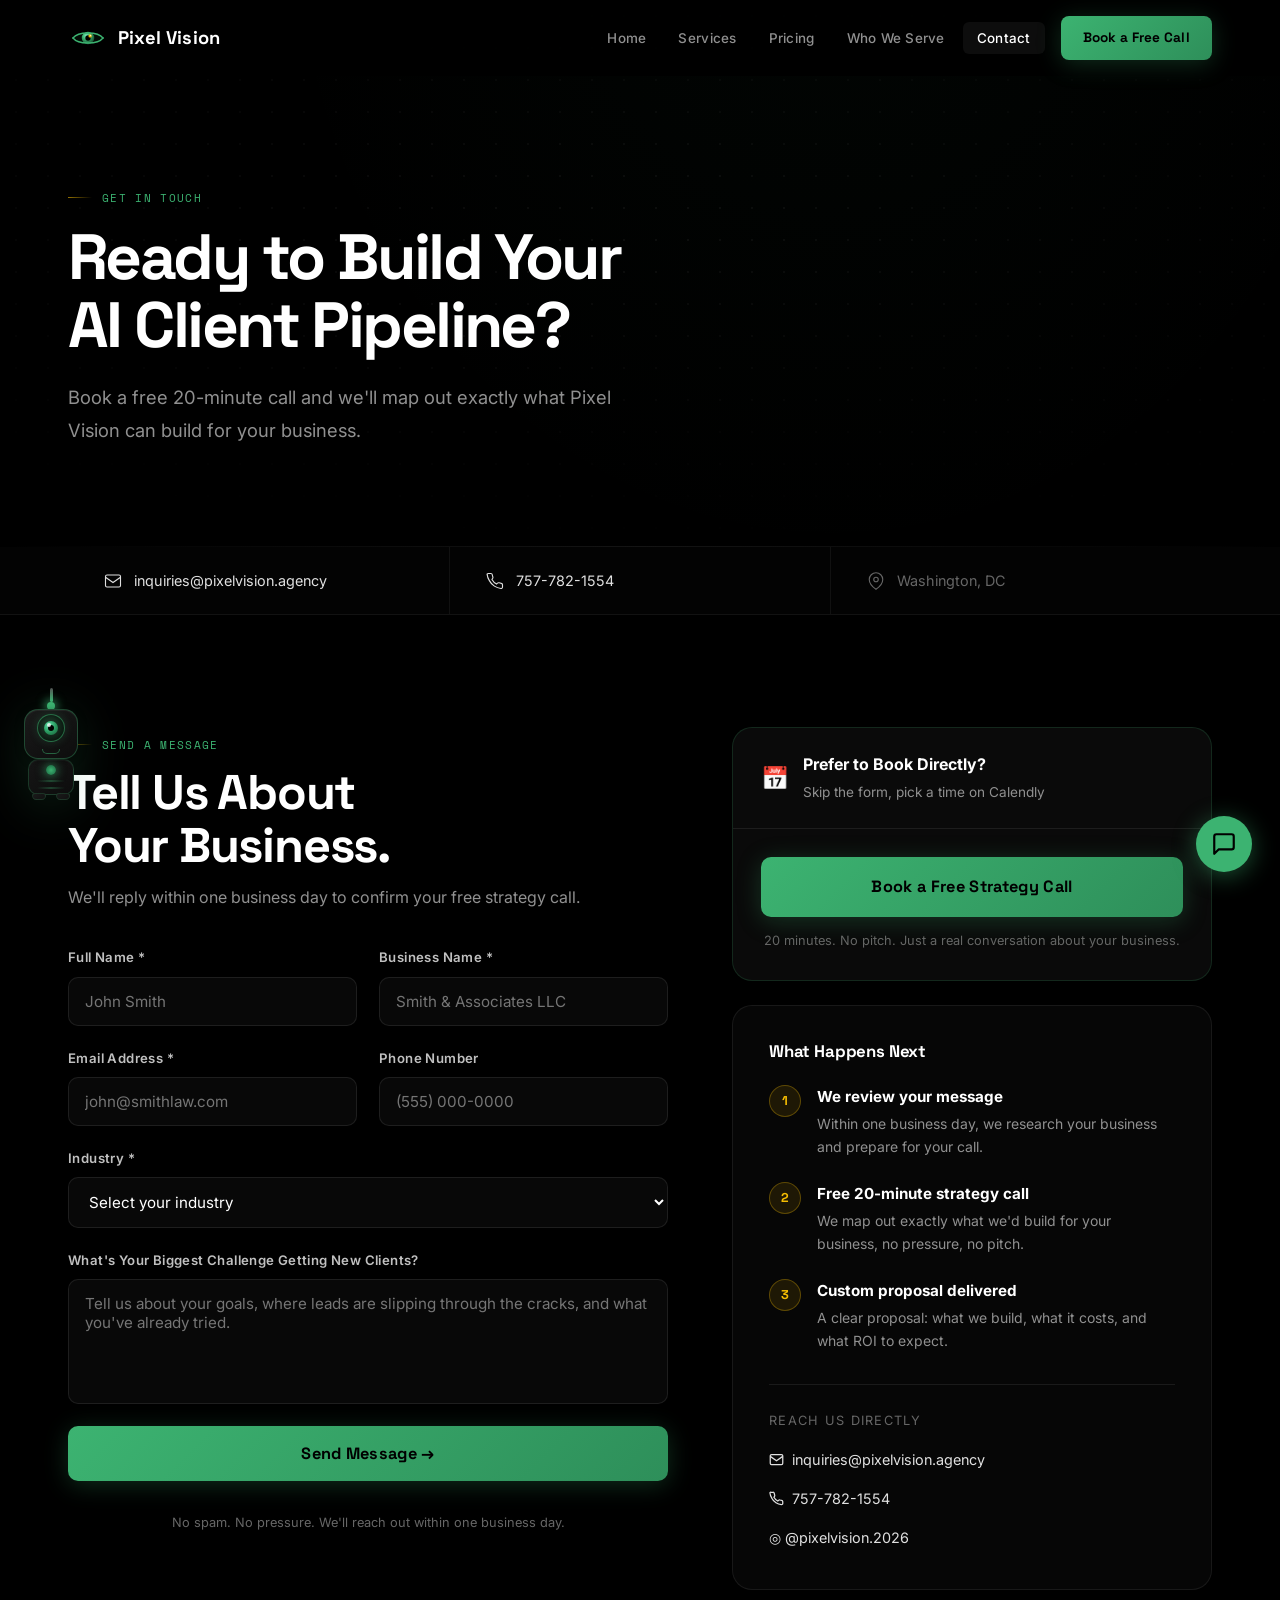
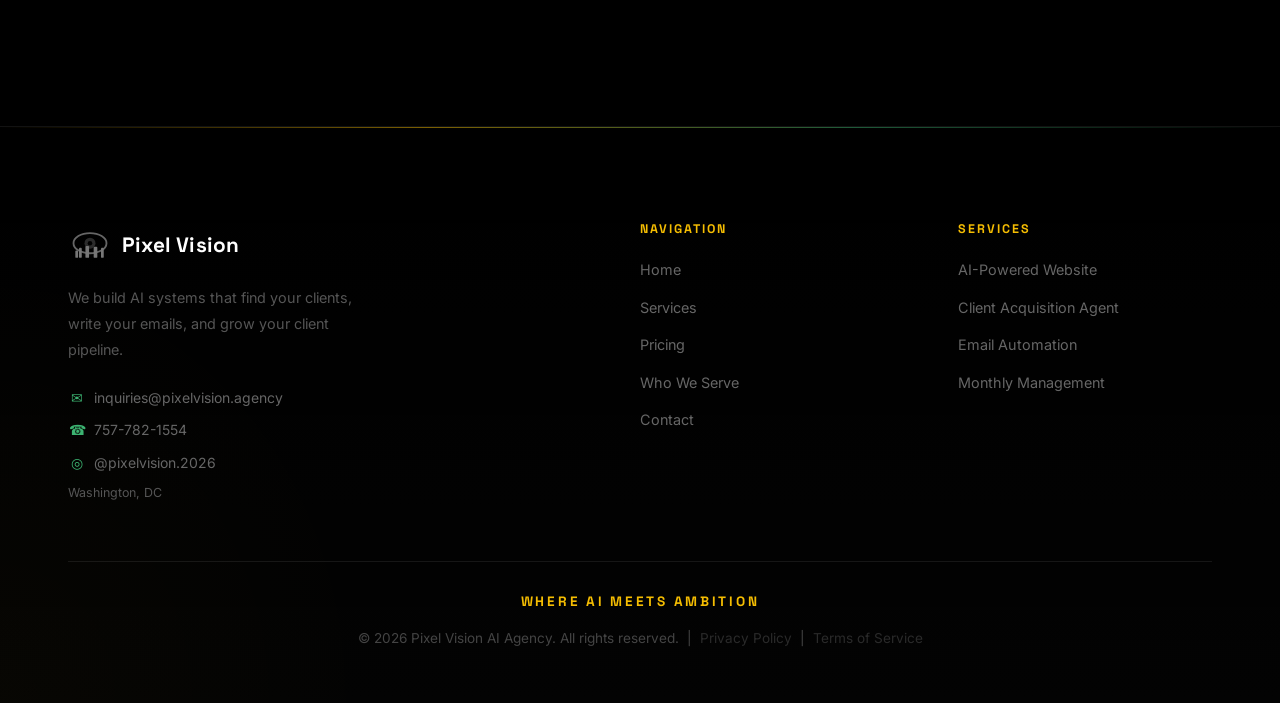
==== commit 460f4f4e: "New logo: geometric eye with emerald iris and gold highlight - logo.svg: full square logo for genera" ====
--- a/contact.html
+++ b/contact.html
@@ -16,43 +16,22 @@
       <a href="/" class="logo">
         <div class="logo-icon">
           <svg viewBox="0 0 48 48" fill="none" xmlns="http://www.w3.org/2000/svg">
-            <ellipse cx="24" cy="22" rx="18" ry="11" stroke="url(#eyeGradC)" stroke-width="2"/>
-            <circle cx="24" cy="22" r="6" fill="url(#irisGradC)" opacity="0.9"/>
-            <circle cx="24" cy="22" r="2.5" fill="#000"/>
-            <circle cx="26" cy="20" r="1" fill="white" opacity="0.8"/>
-            <rect x="8" y="30" width="3" height="8" fill="url(#cityGradC)" rx="1"/>
-            <rect x="12" y="27" width="3" height="11" fill="url(#cityGradC)" rx="1"/>
-            <rect x="16" y="29" width="2" height="9" fill="url(#cityGradC)" rx="1"/>
-            <rect x="19" y="25" width="4" height="13" fill="url(#cityGradC)" rx="1"/>
-            <rect x="24" y="28" width="3" height="10" fill="url(#cityGradC)" rx="1"/>
-            <rect x="28" y="26" width="4" height="12" fill="url(#cityGradC)" rx="1"/>
-            <rect x="33" y="29" width="2" height="9" fill="url(#cityGradC)" rx="1"/>
-            <rect x="36" y="27" width="3" height="11" fill="url(#cityGradC)" rx="1"/>
-            <line x1="4" y1="38" x2="44" y2="38" stroke="url(#circuitGradC)" stroke-width="1" stroke-dasharray="3,2"/>
-            <circle cx="8" cy="38" r="1.5" fill="#C0C0C0"/>
-            <circle cx="16" cy="38" r="1.5" fill="#C0C0C0"/>
-            <circle cx="24" cy="38" r="1.5" fill="white"/>
-            <circle cx="32" cy="38" r="1.5" fill="#C0C0C0"/>
-            <circle cx="40" cy="38" r="1.5" fill="#C0C0C0"/>
-            <line x1="8" y1="34" x2="8" y2="38" stroke="#666" stroke-width="1"/>
-            <line x1="16" y1="33" x2="16" y2="38" stroke="#666" stroke-width="1"/>
-            <line x1="32" y1="33" x2="32" y2="38" stroke="#666" stroke-width="1"/>
-            <line x1="40" y1="35" x2="40" y2="38" stroke="#666" stroke-width="1"/>
-            <defs>
-              <linearGradient id="eyeGradC" x1="6" y1="22" x2="42" y2="22" gradientUnits="userSpaceOnUse">
-                <stop stop-color="#888"/><stop offset="0.5" stop-color="white"/><stop offset="1" stop-color="#888"/>
-              </linearGradient>
-              <radialGradient id="irisGradC" cx="24" cy="22" r="6" gradientUnits="userSpaceOnUse">
-                <stop stop-color="#E0E0E0"/><stop offset="0.5" stop-color="#909090"/><stop offset="1" stop-color="#303030"/>
-              </radialGradient>
-              <linearGradient id="cityGradC" x1="0" y1="0" x2="0" y2="1" gradientUnits="objectBoundingBox">
-                <stop stop-color="#aaa"/><stop offset="1" stop-color="#555"/>
-              </linearGradient>
-              <linearGradient id="circuitGradC" x1="4" y1="38" x2="44" y2="38" gradientUnits="userSpaceOnUse">
-                <stop stop-color="#333"/><stop offset="0.5" stop-color="#888"/><stop offset="1" stop-color="#333"/>
-              </linearGradient>
-            </defs>
-          </svg>
+  <defs>
+    <radialGradient id="nIris" cx="38%" cy="32%" r="65%">
+      <stop offset="0%" stop-color="#7eefc4"/>
+      <stop offset="45%" stop-color="#3CB371"/>
+      <stop offset="100%" stop-color="#1a5c38"/>
+    </radialGradient>
+  </defs>
+  <path d="M6,24 C12,16 36,16 42,24 C36,32 12,32 6,24 Z" fill="#020c05"/>
+  <circle cx="24" cy="24" r="7.5" fill="url(#nIris)"/>
+  <circle cx="24" cy="24" r="3.2" fill="#000"/>
+  <circle cx="26.5" cy="21.5" r="2" fill="#F5BD02" opacity="0.95"/>
+  <circle cx="27" cy="21" r="0.9" fill="#fff" opacity="0.75"/>
+  <path d="M6,24 C12,16 36,16 42,24 C36,32 12,32 6,24 Z" fill="none" stroke="#3CB371" stroke-width="1.6"/>
+  <circle cx="6" cy="24" r="1.2" fill="#3CB371" opacity="0.7"/>
+  <circle cx="42" cy="24" r="1.2" fill="#3CB371" opacity="0.7"/>
+</svg>
         </div>
         <span class="logo-text">Pixel Vision</span>
       </a>
--- a/styles.css
+++ b/styles.css
@@ -1574,3 +1574,148 @@
 }
 
 /* ── 5. MAGNETIC CTA — no extra CSS needed, handled in JS ── */
+
+/* ════════════════════════════════════════════════════
+   ENGINEER OVERRIDES: remove AI-template look
+   ════════════════════════════════════════════════════ */
+
+/* 1. Kill glass morphism */
+.service-card, .niche-card, .price-card, .step-card {
+  backdrop-filter: none !important;
+  -webkit-backdrop-filter: none !important;
+  background: #0d0d0d !important;
+  border: 1px solid rgba(255,255,255,0.08) !important;
+  box-shadow: none !important;
+}
+.service-card:hover, .niche-card:hover, .price-card:hover {
+  border-color: rgba(60,179,113,0.3) !important;
+  box-shadow: none !important;
+  background: #111 !important;
+}
+.service-card, .niche-card, .price-card {
+  transition: border-color 0.2s, background 0.2s !important;
+}
+
+/* 2. Kill gradient text */
+.gradient-text {
+  background: none !important;
+  -webkit-background-clip: unset !important;
+  background-clip: unset !important;
+  color: #F5BD02 !important;
+}
+
+/* 3. Hero: dot grid, no orbs */
+.hero { background: #000 !important; }
+.hero-bg .glow-1, .hero-bg .glow-2, .hero-bg .glow-3,
+.hero-gradient-orb, .hero-noise, .hero-canvas { display: none !important; }
+.grid-overlay {
+  background-image: radial-gradient(rgba(255,255,255,0.055) 1px, transparent 1px) !important;
+  background-size: 32px 32px !important;
+  opacity: 1 !important;
+}
+
+/* 4. Badge: plain monospace label */
+.hero-badge {
+  display: inline-flex !important;
+  align-items: center !important;
+  gap: 6px !important;
+  font-family: var(--font-mono) !important;
+  font-size: 0.72rem !important;
+  letter-spacing: 0.08em !important;
+  text-transform: uppercase !important;
+  color: #666 !important;
+  background: none !important;
+  border: none !important;
+  padding: 0 !important;
+  box-shadow: none !important;
+}
+.badge-dot { display: none !important; }
+
+/* 5. Stat dividers replaced by borders */
+.stat-divider { display: none !important; }
+.stat-item { border-right: 1px solid rgba(255,255,255,0.08); padding: 0 32px; }
+.stat-item:last-child { border-right: none; }
+
+/* 6. Section top borders */
+.stats-bar, .about, .services-preview, .how-it-works, .niches, .cta-section {
+  border-top: 1px solid rgba(255,255,255,0.07);
+}
+
+/* 7. CTA box: clean */
+.cta-box {
+  background: #0d0d0d !important;
+  border: 1px solid rgba(60,179,113,0.2) !important;
+  box-shadow: none !important;
+}
+.cta-glow { display: none !important; }
+
+/* 8. Step connectors */
+.step-connector { background: rgba(255,255,255,0.08) !important; box-shadow: none !important; }
+
+/* 9. Flow chips */
+.flow-chip {
+  background: #0d0d0d !important;
+  border: 1px solid rgba(255,255,255,0.1) !important;
+  box-shadow: none !important;
+}
+.flow-chip.active {
+  border-color: rgba(60,179,113,0.5) !important;
+  color: #3CB371 !important;
+  box-shadow: none !important;
+  background: rgba(60,179,113,0.04) !important;
+}
+
+/* 10. Section labels */
+.section-label {
+  font-size: 0.7rem !important;
+  color: #3CB371 !important;
+  letter-spacing: 0.12em !important;
+  opacity: 1 !important;
+  font-weight: 400 !important;
+  background: none !important;
+  border: none !important;
+  padding: 0 !important;
+}
+
+/* 11. Headline weight */
+.hero-headline { font-weight: 700 !important; }
+.section-title { font-weight: 700 !important; }
+
+/* 12. No float animation on icons */
+.niche-icon { animation: none !important; }
+
+/* 13. Step num: flat */
+.step-num, .step-card.aos-animate .step-num {
+  color: rgba(255,255,255,0.12) !important;
+  text-shadow: none !important;
+  animation: none !important;
+}
+
+/* 14. Scroll progress thinner */
+#pv-progress { height: 2px !important; }
+
+/* 15. No body accent bar */
+body::before { display: none !important; }
+
+/* 16. Nav: no blur until scrolled */
+.nav { backdrop-filter: none !important; background: rgba(0,0,0,0.85) !important; }
+.nav.scrolled { backdrop-filter: blur(16px) !important; }
+
+/* 17. Hero split layout */
+.hero { min-height: 100vh; display: flex; align-items: center; }
+.hero-diagram { display: none; }
+@media (min-width: 1024px) {
+  .hero .container {
+    display: grid;
+    grid-template-columns: 1fr 1fr;
+    gap: 64px;
+    align-items: center;
+  }
+  .hero-content { max-width: none !important; }
+  .hero-diagram {
+    display: flex;
+    align-items: center;
+    justify-content: center;
+    opacity: 0.85;
+  }
+}
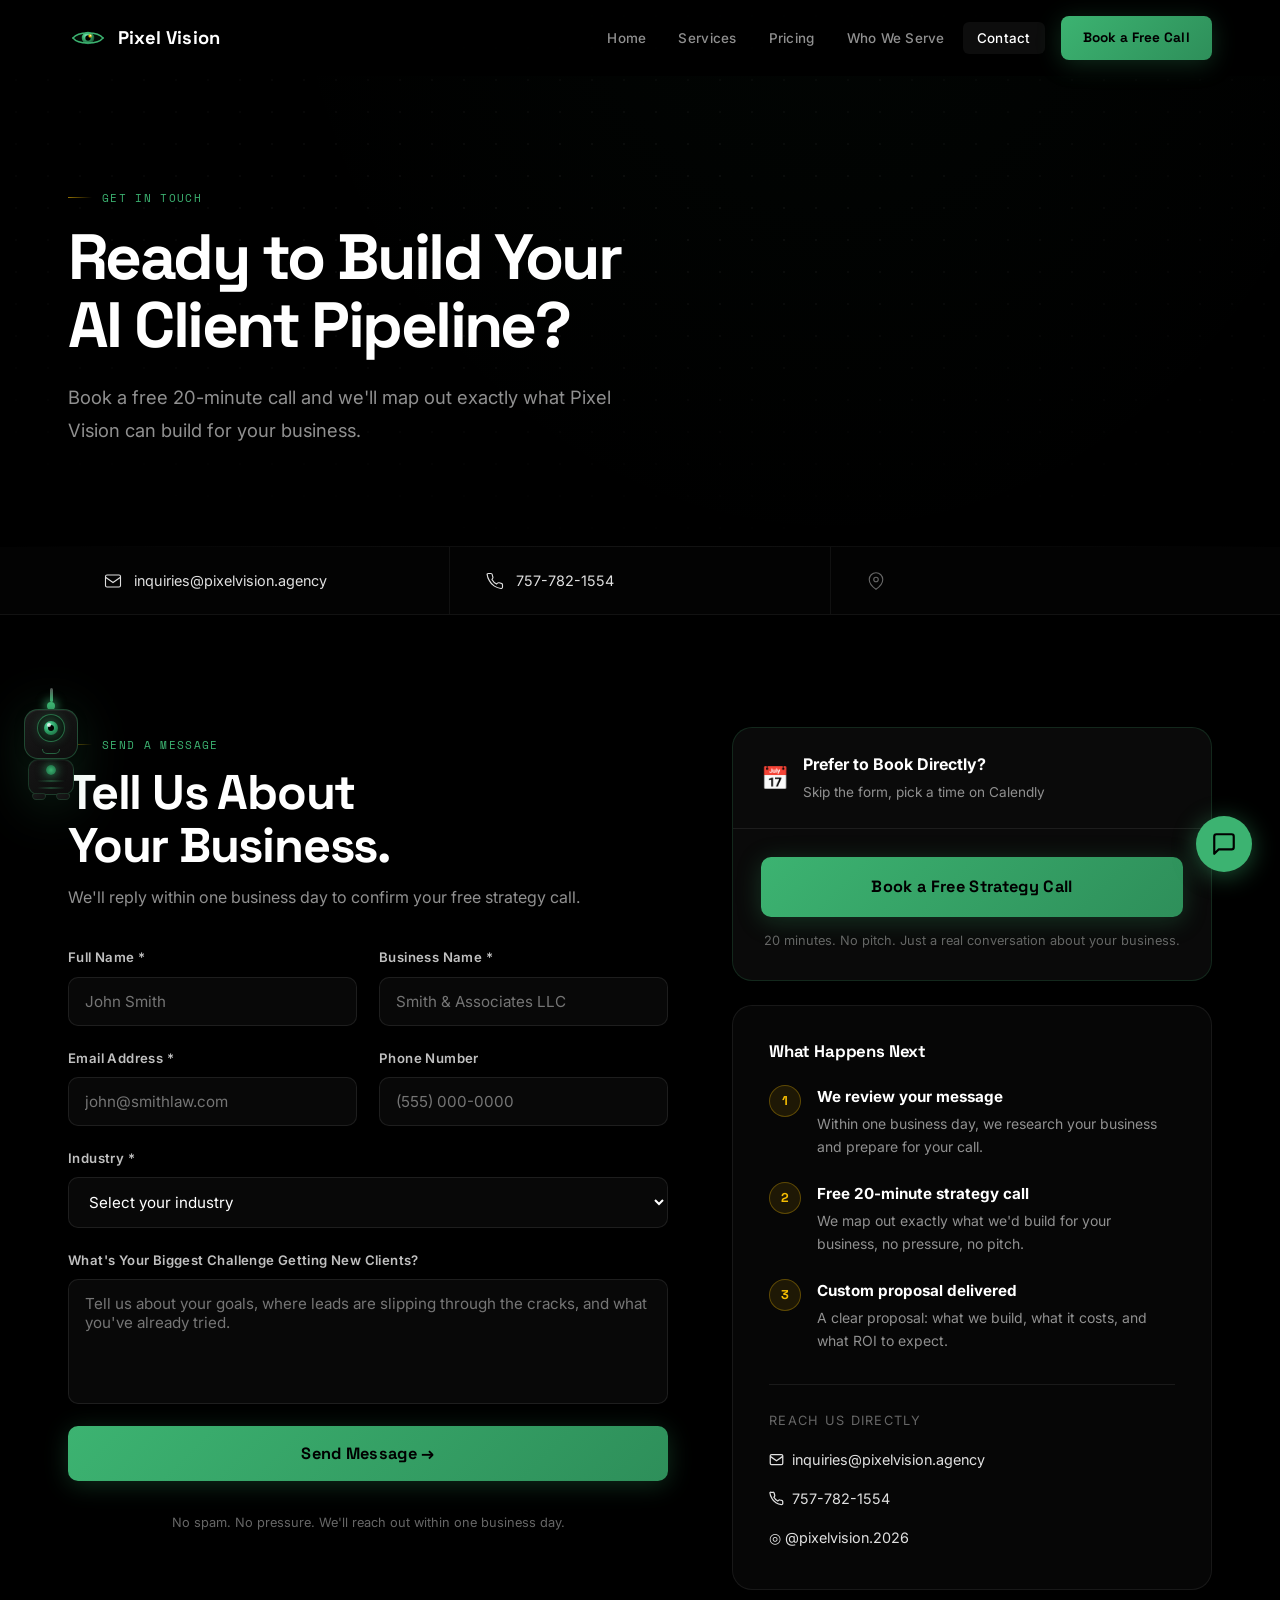
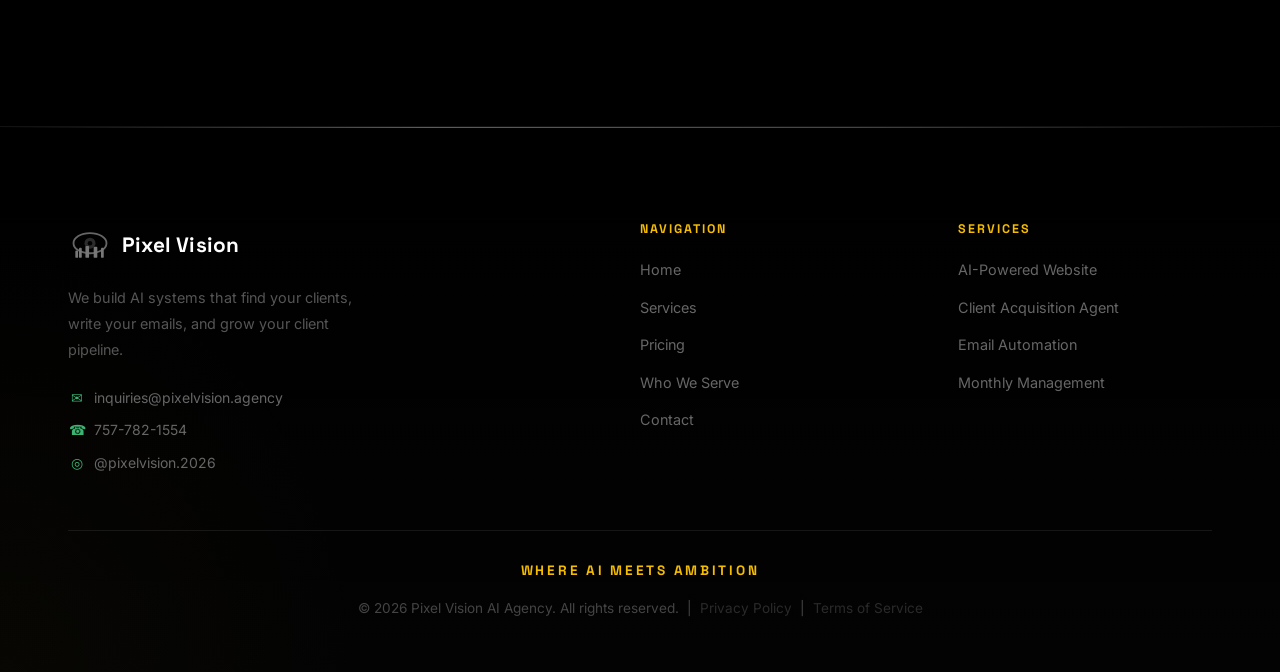
==== commit c59ec7ee: "Remove DC-only service language, update to nationwide Replace all 'Washington DC only' framing with " ====
--- a/contact.html
+++ b/contact.html
@@ -83,7 +83,6 @@
         </a>
         <div style="display:flex;align-items:center;gap:12px;padding:22px 36px;color:var(--gray-500);font-size:0.9rem;flex:1;min-width:200px;">
           <svg width="18" height="18" viewBox="0 0 24 24" fill="none" stroke="currentColor" stroke-width="1.5"><path d="M21 10c0 7-9 13-9 13S3 17 3 10a9 9 0 0118 0z"/><circle cx="12" cy="10" r="3"/></svg>
-          Washington, DC
         </div>
       </div>
     </div>
@@ -226,7 +225,7 @@
             <a href="tel:7577821554"><span class="fci-icon">☎</span>757-782-1554</a>
             <a href="https://instagram.com/pixelvision.2026" target="_blank" rel="noopener"><span class="fci-icon">◎</span>@pixelvision.2026</a>
           </div>
-          <p style="font-size:0.78rem;color:#555;margin-top:8px;">Washington, DC</p>
+          
         </div>
         <div class="footer-nav">
           <h4>Navigation</h4>
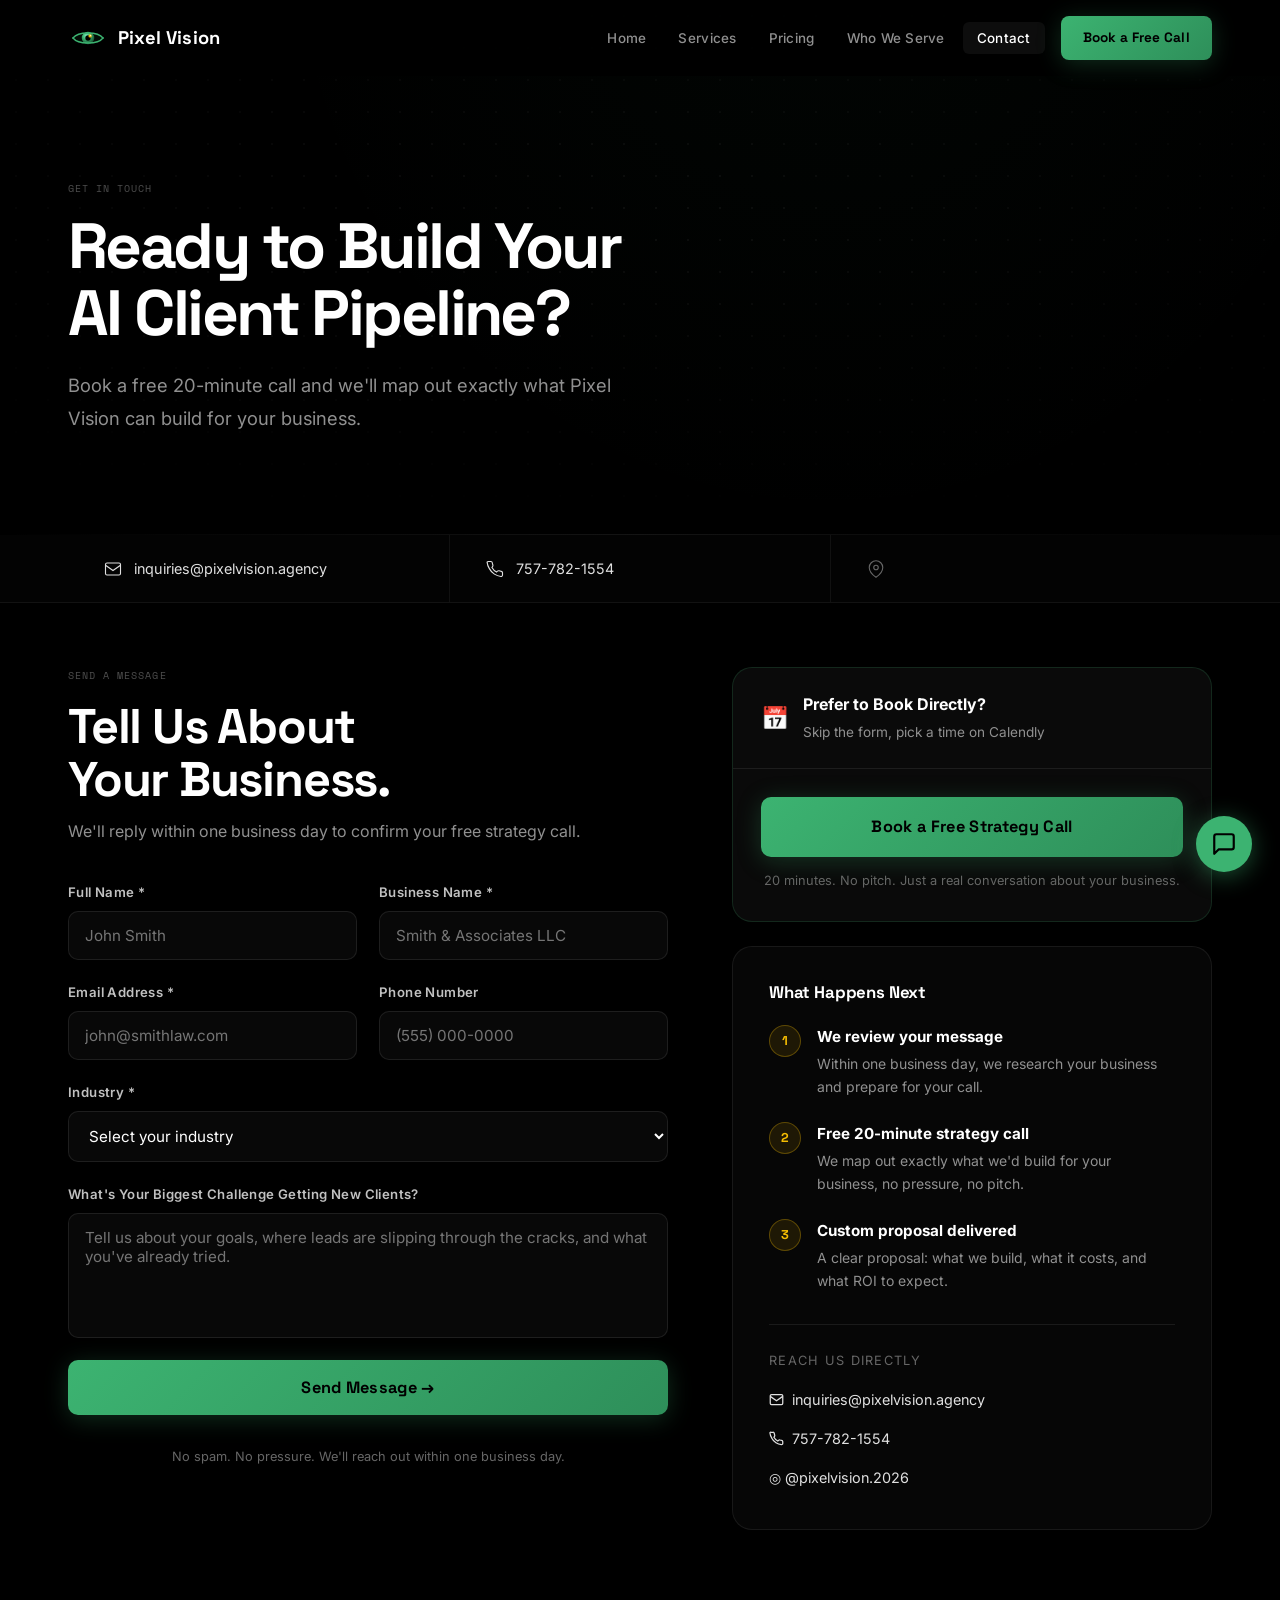
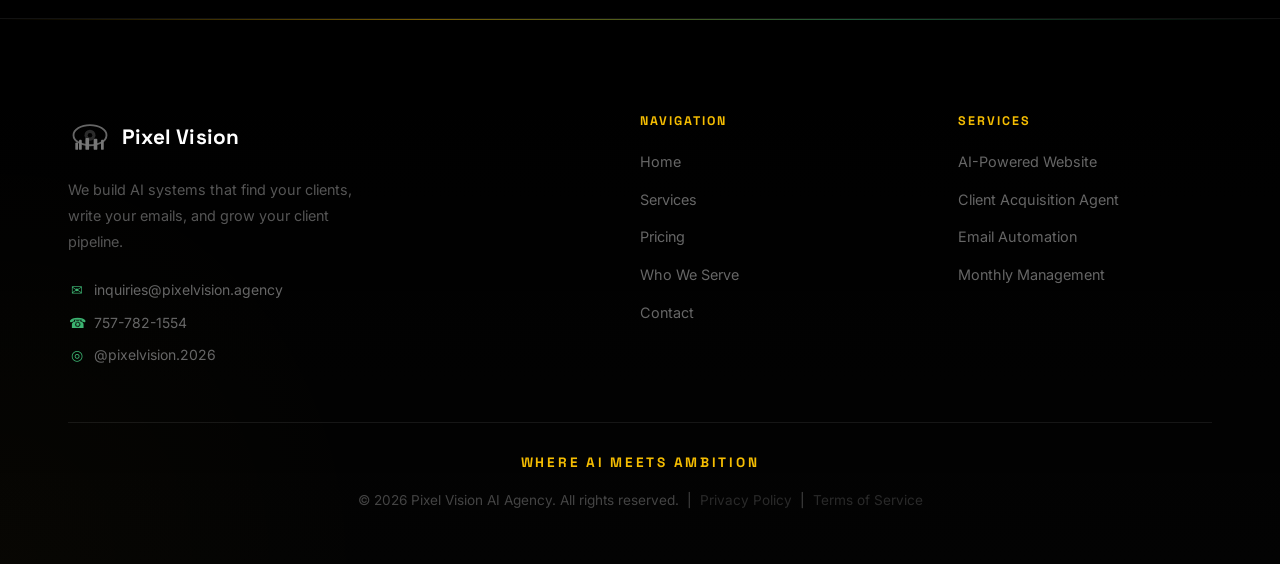
==== commit 051cf40a: "Creative redesign: terminal hero, editorial layout, no AI-template feel - Replace SVG flowchart with" ====
--- a/contact.html
+++ b/contact.html
@@ -256,7 +256,6 @@
 
   <script src="main.js"></script>
   <script src="chatbot.js"></script>
-  <script src="bot-character.js"></script>
   <script>
   (function(){
     const canvas=document.getElementById('heroCanvas');
--- a/styles.css
+++ b/styles.css
@@ -1719,3 +1719,407 @@
     opacity: 0.85;
   }
 }
+
+/* ═══════════════════════════════════════════════════════════
+   HUMAN-CODED REDESIGN — new element styles
+   ═══════════════════════════════════════════════════════════ */
+
+/* Hero headline — reduce size dramatically */
+.hero-headline {
+  font-size: clamp(2.4rem, 5vw, 4rem) !important;
+  line-height: 1.1 !important;
+  letter-spacing: -0.02em !important;
+  font-weight: 700 !important;
+  color: #fff !important;
+  margin-bottom: 1.5rem !important;
+}
+
+/* Hero deliverables tag row */
+.hero-deliverables {
+  display: flex;
+  flex-wrap: wrap;
+  gap: 8px;
+  margin: 1.5rem 0;
+}
+.hero-deliverables span {
+  font-family: 'Space Mono', monospace;
+  font-size: 0.72rem;
+  color: rgba(255,255,255,0.5);
+  letter-spacing: 0.06em;
+  border: 1px solid rgba(255,255,255,0.1);
+  padding: 4px 10px;
+  border-radius: 2px;
+}
+
+/* Facts bar (replaces stats bar) */
+.facts-bar {
+  border-top: 1px solid rgba(255,255,255,0.07);
+  padding: 18px 0;
+}
+.facts-line {
+  font-family: 'Space Mono', monospace;
+  font-size: 0.72rem;
+  color: rgba(255,255,255,0.35);
+  letter-spacing: 0.04em;
+  text-align: center;
+  margin: 0;
+}
+
+/* System parts list (replaces acquisition flow) */
+.system-parts {
+  display: flex;
+  flex-direction: column;
+  gap: 0;
+  margin: 28px 0;
+  border-top: 1px solid rgba(255,255,255,0.08);
+}
+.system-part {
+  display: flex;
+  gap: 20px;
+  padding: 18px 0;
+  border-bottom: 1px solid rgba(255,255,255,0.06);
+  align-items: flex-start;
+}
+.part-num {
+  font-family: 'Space Mono', monospace;
+  font-size: 0.72rem;
+  color: rgba(255,255,255,0.2);
+  min-width: 28px;
+  padding-top: 3px;
+  flex-shrink: 0;
+}
+.system-part strong {
+  display: block;
+  font-size: 0.95rem;
+  font-weight: 600;
+  color: #fff;
+  margin-bottom: 4px;
+}
+.system-part p {
+  font-size: 0.88rem;
+  color: rgba(255,255,255,0.5);
+  margin: 0;
+  line-height: 1.6;
+}
+
+/* Process table (replaces step-cards) */
+.process-table {
+  display: flex;
+  flex-direction: column;
+  gap: 0;
+  border-top: 1px solid rgba(255,255,255,0.08);
+  max-width: 760px;
+  margin: 40px auto 0;
+}
+.process-row {
+  display: grid;
+  grid-template-columns: 220px 1fr;
+  gap: 32px;
+  padding: 24px 0;
+  border-bottom: 1px solid rgba(255,255,255,0.06);
+  align-items: start;
+}
+@media (max-width: 700px) {
+  .process-row { grid-template-columns: 1fr; gap: 8px; }
+}
+.process-step {
+  font-weight: 600;
+  font-size: 0.95rem;
+  color: #fff;
+  display: flex;
+  flex-direction: column;
+  gap: 4px;
+}
+.process-note {
+  font-family: 'Space Mono', monospace;
+  font-size: 0.68rem;
+  color: #3CB371;
+  font-weight: 400;
+  letter-spacing: 0.04em;
+}
+.process-desc {
+  font-size: 0.9rem;
+  color: rgba(255,255,255,0.5);
+  line-height: 1.65;
+}
+
+/* Niche list (replaces icon card grid) */
+.niches-list {
+  display: flex;
+  flex-direction: column;
+  gap: 0;
+  border-top: 1px solid rgba(255,255,255,0.08);
+  margin-top: 40px;
+}
+.niche-row {
+  display: flex;
+  align-items: center;
+  justify-content: space-between;
+  padding: 20px 0;
+  border-bottom: 1px solid rgba(255,255,255,0.06);
+  text-decoration: none;
+  transition: background 0.15s;
+}
+.niche-row:hover { background: rgba(255,255,255,0.02); }
+.niche-row-left { display: flex; flex-direction: column; gap: 3px; }
+.niche-row-name {
+  font-size: 0.95rem;
+  font-weight: 500;
+  color: #fff;
+}
+.niche-row-desc {
+  font-size: 0.82rem;
+  color: rgba(255,255,255,0.35);
+}
+.niche-row-arrow {
+  color: rgba(255,255,255,0.2);
+  font-size: 1rem;
+  flex-shrink: 0;
+  transition: color 0.15s, transform 0.15s;
+}
+.niche-row:hover .niche-row-arrow {
+  color: #3CB371;
+  transform: translateX(4px);
+}
+
+/* ═══════════════════════════════════════════════════════════
+   CREATIVE REBUILD v2 — kills black boxes, real visual design
+   ═══════════════════════════════════════════════════════════ */
+
+/* ── Global section reset ── */
+.section { padding: 80px 0 !important; }
+@media (max-width: 768px) { .section { padding: 56px 0 !important; } }
+
+/* ── Section header: left-align everywhere ── */
+.section-header--left {
+  text-align: left !important;
+  margin: 0 0 48px 0 !important;
+  max-width: none !important;
+}
+.section-header--left .section-title::after { left: 0 !important; transform: none !important; }
+
+/* ── Kill ALL card backgrounds / borders on new sections ── */
+.system-parts-wrapper .service-link,
+.system-parts-wrapper { background: none !important; border: none !important; box-shadow: none !important; padding: 0 !important; }
+
+/* ── Service card: used as bare wrapper only now ── */
+.service-card {
+  background: none !important;
+  border: none !important;
+  box-shadow: none !important;
+  min-height: 0 !important;
+  padding: 0 !important;
+}
+.service-card::before, .service-card::after { display: none !important; }
+.services-grid { display: block !important; }
+
+/* ── Hero terminal ── */
+.hero-terminal {
+  background: #0a0a0a;
+  border: 1px solid rgba(255,255,255,0.1);
+  border-radius: 8px;
+  overflow: hidden;
+  font-family: 'Space Mono', 'Fira Code', monospace;
+  font-size: 0.72rem;
+  line-height: 1.6;
+  max-width: 480px;
+}
+@media (max-width: 1023px) { .hero-terminal { display: none; } }
+
+.terminal-bar {
+  display: flex;
+  align-items: center;
+  gap: 6px;
+  padding: 10px 14px;
+  border-bottom: 1px solid rgba(255,255,255,0.08);
+  background: #111;
+}
+.t-dot {
+  width: 10px; height: 10px; border-radius: 50%;
+}
+.t-dot--red    { background: #ff5f57; }
+.t-dot--yellow { background: #ffbd2e; }
+.t-dot--green  { background: #28c840; }
+.t-label {
+  margin-left: 8px;
+  font-size: 0.65rem;
+  color: rgba(255,255,255,0.3);
+  letter-spacing: 0.04em;
+}
+
+.terminal-body { padding: 16px 18px; }
+.t-line { display: flex; align-items: baseline; gap: 6px; min-height: 1.4em; }
+.t-gap  { height: 8px; }
+.t-indent { padding-left: 16px; }
+.t-cursor-line { margin-top: 2px; }
+
+.t-prompt { color: #3CB371; flex-shrink: 0; }
+.t-cmd    { color: rgba(255,255,255,0.75); }
+.t-muted  { color: rgba(255,255,255,0.3); }
+.t-green  { color: #3CB371; flex-shrink: 0; }
+.t-white  { color: rgba(255,255,255,0.75); }
+.t-quote  { color: #F5BD02; opacity: 0.75; }
+.t-cursor {
+  color: #3CB371;
+  animation: blink-cursor 1.1s step-end infinite;
+}
+@keyframes blink-cursor {
+  0%, 100% { opacity: 1; }
+  50% { opacity: 0; }
+}
+
+/* ── Hero layout: show terminal on desktop ── */
+@media (min-width: 1024px) {
+  .hero .container {
+    display: grid !important;
+    grid-template-columns: 1fr 1fr !important;
+    gap: 64px !important;
+    align-items: center !important;
+  }
+  .hero-terminal { display: block; }
+}
+
+/* ── About section: tighter ── */
+.about-grid {
+  display: grid;
+  grid-template-columns: 1fr 1fr;
+  gap: 64px;
+  align-items: start;
+}
+@media (max-width: 768px) { .about-grid { grid-template-columns: 1fr; gap: 32px; } }
+
+/* ── System parts wrapper ── */
+.system-parts-wrapper {
+  max-width: 760px;
+}
+
+/* ── Process table: wider on desktop ── */
+.process-table { max-width: none !important; }
+
+/* ── CTA box: clean ── */
+.cta-box {
+  background: none !important;
+  border: 1px solid rgba(255,255,255,0.1) !important;
+  border-radius: 4px !important;
+  padding: 56px 64px !important;
+}
+@media (max-width: 768px) { .cta-box { padding: 40px 24px !important; } }
+.cta-glow { display: none !important; }
+
+/* ── Service link ── */
+.service-link {
+  display: inline-block;
+  margin-top: 24px;
+  font-size: 0.88rem;
+  color: #3CB371;
+  text-decoration: none;
+  border-bottom: 1px solid rgba(60,179,113,0.3);
+  padding-bottom: 2px;
+  transition: border-color 0.2s;
+}
+.service-link:hover { border-color: #3CB371; }
+
+/* ── Stats bar override (hide old one if still present) ── */
+.stats-bar { display: none !important; }
+
+/* ── Section title: left-align variant ── */
+.section-header--left .section-title {
+  text-align: left !important;
+}
+.section-header--left .section-sub {
+  text-align: left !important;
+  margin-left: 0 !important;
+}
+
+/* ── Niche list padding ── */
+.niches .container { max-width: 760px; margin-left: 0; }
+@media (min-width: 1200px) { .niches .container { max-width: 900px; } }
+
+/* ── Hero content: left-align everything ── */
+.hero-content { text-align: left !important; max-width: none !important; }
+.hero-actions { justify-content: flex-start !important; }
+
+/* ── No underline decorator on section title in left sections ── */
+.section-header--left .section-title::after { display: none !important; }
+
+/* ═══════════════════════════════════════════════════════════
+   SPACING + ALIGNMENT POLISH
+   ═══════════════════════════════════════════════════════════ */
+
+/* Tighter section padding — sections flow together */
+.section { padding: 64px 0 !important; }
+@media (max-width: 768px) { .section { padding: 48px 0 !important; } }
+
+/* Facts bar: less space */
+.facts-bar { padding: 14px 0 !important; }
+
+/* Hero: tighter bottom */
+.hero { min-height: auto !important; padding: 100px 0 80px !important; }
+@media (max-width: 768px) { .hero { padding: 80px 0 60px !important; } }
+
+/* CTA: left-align like every other section */
+.cta-section .container { text-align: left !important; }
+.cta-box { text-align: left !important; max-width: 760px !important; margin: 0 !important; }
+.cta-box h2 { text-align: left !important; }
+.cta-box p  { text-align: left !important; }
+.cta-box .btn { margin-left: 0 !important; }
+
+/* About section: no extra top gap */
+.about { padding-top: 64px !important; }
+
+/* Remove decorative line under about headline */
+.section-title::after { display: none !important; }
+
+/* Section label: no pill/badge styling — just plain monospace */
+.section-label {
+  font-family: 'Space Mono', monospace !important;
+  font-size: 0.65rem !important;
+  letter-spacing: 0.1em !important;
+  color: rgba(255,255,255,0.3) !important;
+  text-transform: uppercase !important;
+  background: none !important;
+  border: none !important;
+  padding: 0 !important;
+  margin-bottom: 16px !important;
+  display: block !important;
+}
+.section-label::before { display: none !important; }
+
+/* Section title: tighter margin */
+.section-title { margin-bottom: 32px !important; font-size: clamp(1.9rem, 3.5vw, 2.6rem) !important; }
+
+/* Niches section: left-aligned, constrained width */
+.niches .container { max-width: 100% !important; }
+.niches-list { max-width: 700px; }
+
+/* Process table: max width  */
+.process-table { max-width: 800px !important; }
+
+/* System parts: max width */
+.system-parts-wrapper { max-width: 700px !important; }
+
+/* CTA section gap */
+.cta-section { padding: 64px 0 !important; }
+
+/* ═══════════════════════════════════════════════════════════
+   FINAL POLISH — gap + CTA fixes
+   ═══════════════════════════════════════════════════════════ */
+
+/* Section header gap: 72px → 36px */
+.section-header { margin-bottom: 36px !important; max-width: none !important; }
+.section-header--left { margin-bottom: 36px !important; max-width: none !important; text-align: left !important; }
+
+/* CTA box: fully left-aligned, kill auto margins on children */
+.cta-section { text-align: left !important; }
+.cta-box {
+  text-align: left !important;
+  max-width: 700px !important;
+  margin: 0 !important;
+  padding: 56px 56px !important;
+  border-radius: 2px !important;
+}
+.cta-box h2  { text-align: left !important; font-size: clamp(1.9rem, 3vw, 2.6rem) !important; }
+.cta-box p   { text-align: left !important; margin: 0 0 32px 0 !important; max-width: 520px !important; }
+.cta-box .btn { align-self: flex-start !important; }
+
+@media (max-width: 768px) { .cta-box { padding: 36px 24px !important; } }
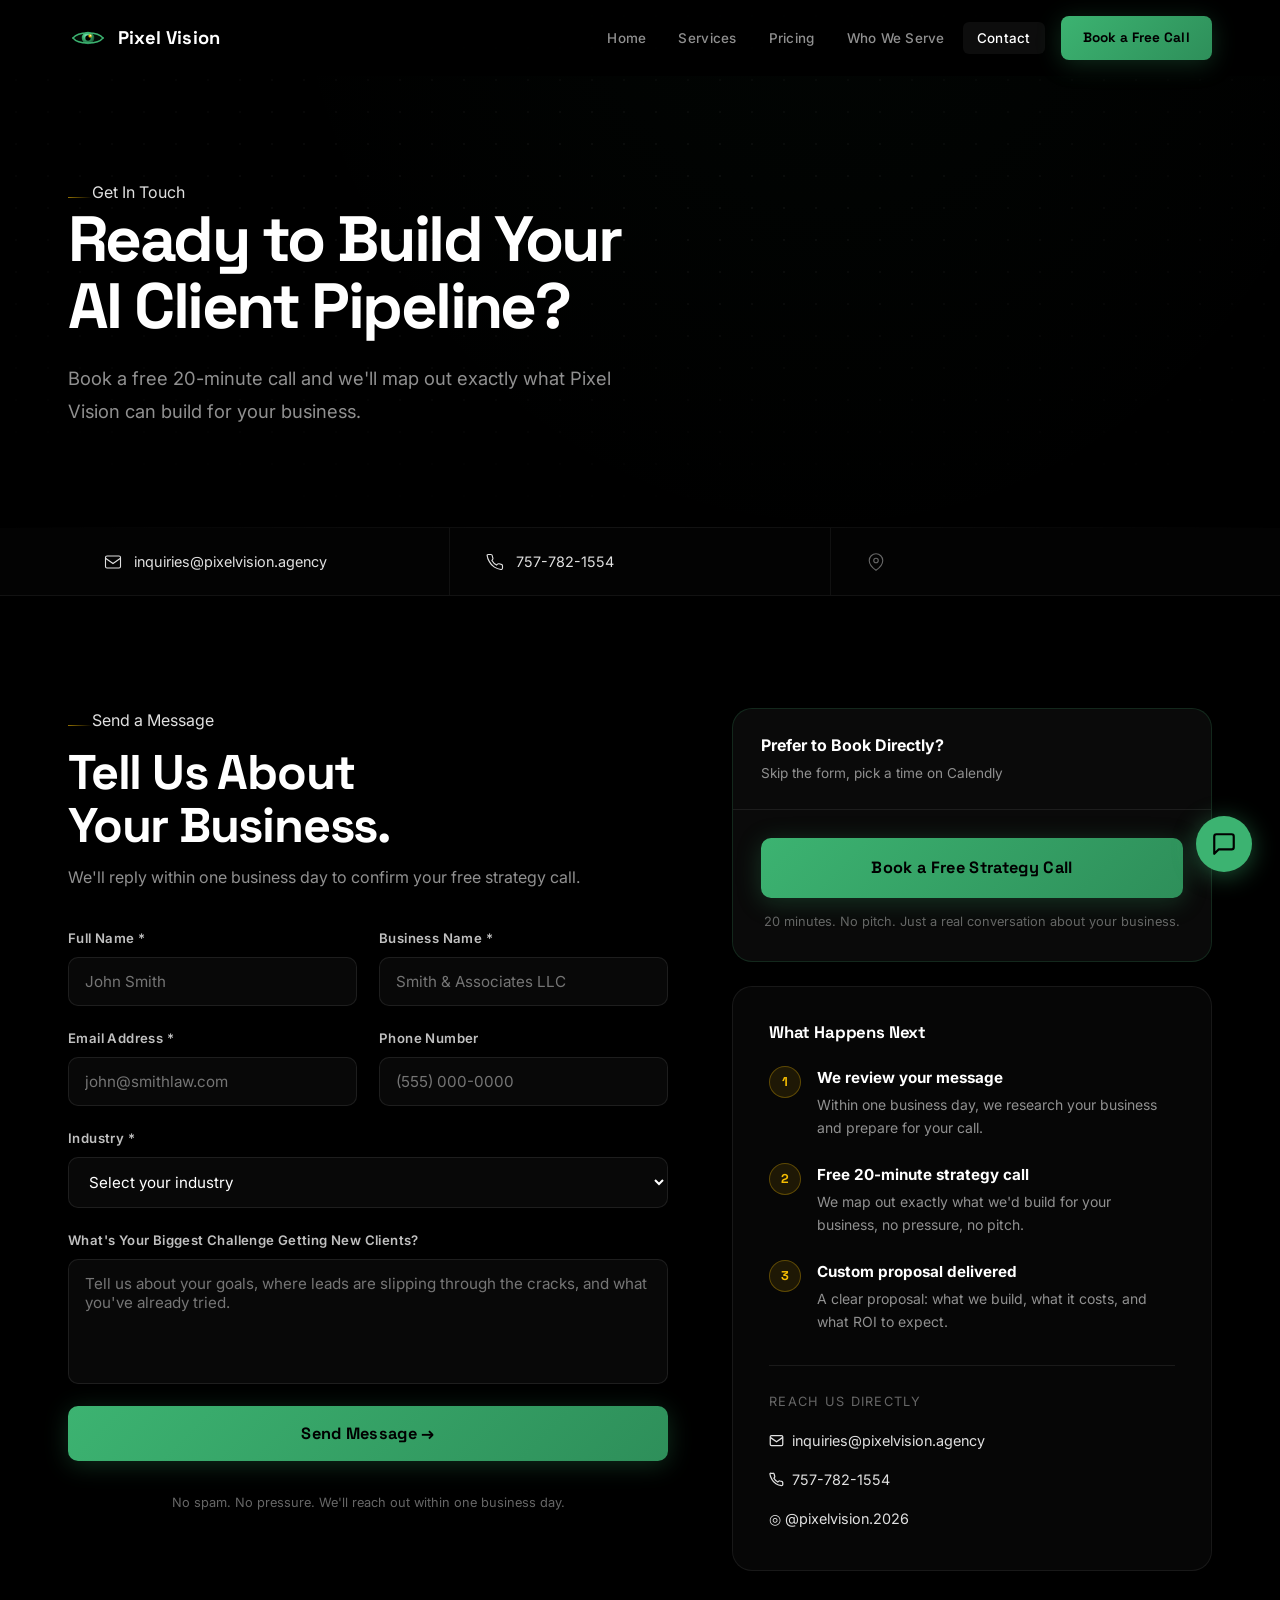
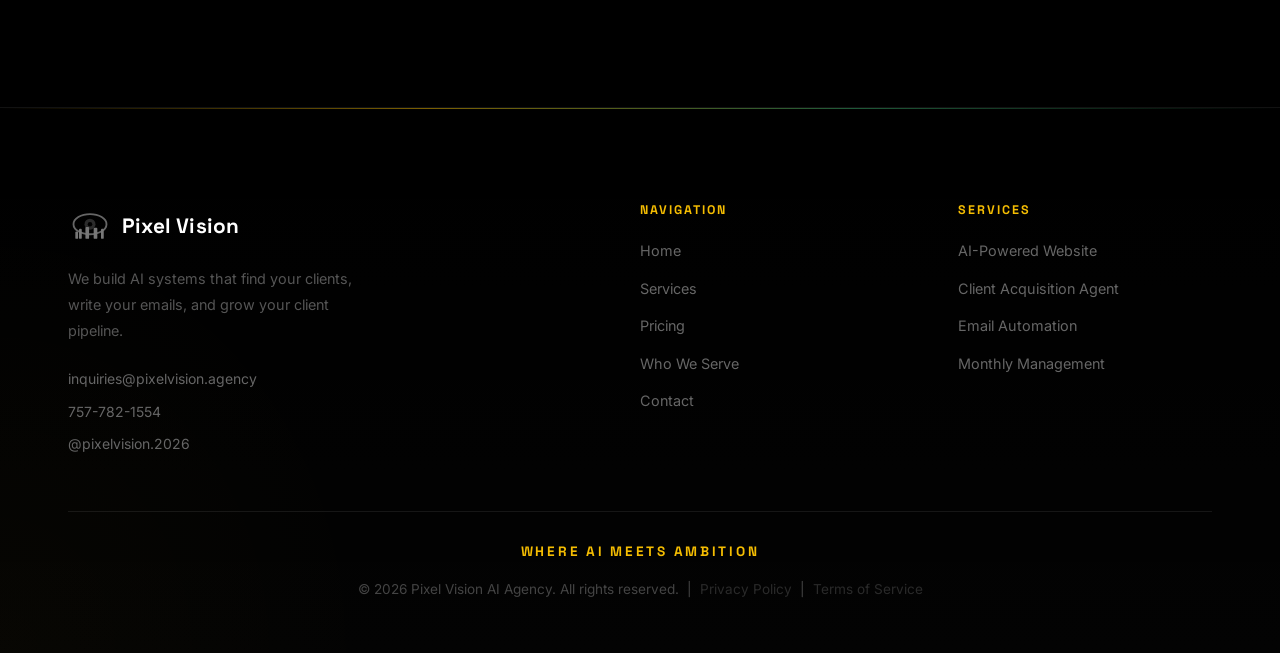
==== commit 7aa5e501: "Remove all emojis from site and chatbot - Strips every emoji from chatbot.js responses and greeting " ====
--- a/contact.html
+++ b/contact.html
@@ -139,7 +139,7 @@
             <p style="font-size:0.8rem;color:var(--gray-500);text-align:center;margin-top:8px;">No spam. No pressure. We'll reach out within one business day.</p>
           </form>
           <div class="form-success" id="formSuccess">
-            <div class="success-icon">✓</div>
+            
             <h3>Message Sent!</h3>
             <p>We'll be in touch within one business day to schedule your free 20-minute call.</p>
           </div>
@@ -151,7 +151,7 @@
           <!-- Book a call card -->
           <div class="calendly-placeholder" style="margin-bottom:24px;">
             <div class="calendly-header">
-              <div class="calendly-logo">📅</div>
+              
               <div>
                 <strong>Prefer to Book Directly?</strong>
                 <p>Skip the form, pick a time on Calendly</p>
@@ -221,9 +221,9 @@
           </a>
           <p class="footer-tagline">We build AI systems that find your clients, write your emails, and grow your client pipeline.</p>
           <div class="footer-contact-info">
-            <a href="mailto:inquiries@pixelvision.agency"><span class="fci-icon">✉</span>inquiries@pixelvision.agency</a>
-            <a href="tel:7577821554"><span class="fci-icon">☎</span>757-782-1554</a>
-            <a href="https://instagram.com/pixelvision.2026" target="_blank" rel="noopener"><span class="fci-icon">◎</span>@pixelvision.2026</a>
+            <a href="mailto:inquiries@pixelvision.agency">inquiries@pixelvision.agency</a>
+            <a href="tel:7577821554">757-782-1554</a>
+            <a href="https://instagram.com/pixelvision.2026" target="_blank" rel="noopener">@pixelvision.2026</a>
           </div>
           
         </div>
--- a/styles.css
+++ b/styles.css
@@ -86,7 +86,7 @@
 
 .emerald-text { color: var(--emerald); }
 
-.section-label {
+/* .section-label { */.section-label-disabled {
   font-size: 0.72rem;
   font-weight: 700;
   letter-spacing: 0.22em;
@@ -272,25 +272,25 @@
   100% { transform: translateY(-8px) translateX(-12px); }
 }
 
-.glow { position: absolute; border-radius: 50%; filter: blur(90px); pointer-events: none; }
+.glow { display: none; }
 .glow-1 {
   width: 700px; height: 700px;
   background: radial-gradient(circle, rgba(60,179,113,0.06) 0%, transparent 65%);
   top: -150px; right: -150px;
-  animation: glow-pulse 8s ease-in-out infinite alternate;
+  
 }
 .glow-2 {
   width: 500px; height: 500px;
   background: radial-gradient(circle, rgba(192,192,192,0.05) 0%, transparent 65%);
   bottom: -80px; left: -80px;
-  animation: glow-pulse 11s ease-in-out infinite alternate-reverse;
+  
 }
 .glow-3 {
   width: 600px; height: 600px;
   background: radial-gradient(circle, rgba(60,179,113,0.05) 0%, transparent 65%);
   top: 40%; left: 50%;
   transform: translateX(-50%);
-  animation: glow-pulse 14s ease-in-out infinite alternate;
+  
 }
 @keyframes glow-pulse {
   0%   { opacity: 0.6; transform: scale(1); }
@@ -299,16 +299,8 @@
 
 .hero-content { position: relative; z-index: 1; max-width: 860px; }
 
-.hero-badge {
-  display: inline-flex; align-items: center; gap: 10px;
-  font-size: 0.75rem; font-weight: 600; letter-spacing: 0.1em; text-transform: uppercase;
-  color: var(--emerald); border: 1px solid rgba(60,179,113,0.25);
-  background: rgba(60,179,113,0.06); padding: 9px 18px; border-radius: 100px; margin-bottom: 36px;
-}
-.badge-dot {
-  width: 6px; height: 6px; background: var(--emerald); border-radius: 50%;
-  animation: emerald-pulse 2s infinite;
-}
+.hero-badge { display: none; }
+.badge-dot { display: none; }
 @keyframes pulse { 0%, 100% { opacity: 1; } 50% { opacity: 0.4; } }
 @keyframes emerald-pulse {
   0%, 100% { box-shadow: 0 0 0 0 rgba(60,179,113,0.55); }
@@ -401,7 +393,7 @@
 /* ── HOW IT WORKS ────────────────────────────────── */
 .steps-grid { display: flex; align-items: flex-start; flex-wrap: wrap; }
 .step-card  { flex: 1; min-width: 200px; padding: 36px 28px; }
-.step-num   { font-family: var(--font-display); font-size: 3.5rem; font-weight: 800; color: rgba(245,189,2,0.2); line-height: 1; margin-bottom: 24px; letter-spacing: -0.04em; }
+.step-num   { font-family: var(--font-display); font-size: 3.5rem; font-weight: 800; color: rgba(255,255,255,0.15); line-height: 1; margin-bottom: 24px; letter-spacing: -0.04em; }
 .step-card h3 { margin-bottom: 12px; }
 .step-card p  { font-size: 0.92rem; color: var(--gray-400); }
 .step-connector { width: 40px; height: 2px; background: linear-gradient(90deg, transparent, var(--emerald), transparent); margin-top: 70px; flex-shrink: 0; opacity: 0.4; }
@@ -454,13 +446,8 @@
   border: 1px solid rgba(60,179,113,0.18);
   border-radius: var(--radius-lg); padding: 112px 56px; overflow: hidden;
 }
-.cta-glow {
-  position: absolute; top: 50%; left: 50%; transform: translate(-50%, -50%);
-  width: 700px; height: 400px;
-  background: radial-gradient(ellipse, rgba(60,179,113,0.09) 0%, transparent 65%);
-  pointer-events: none; animation: glow-pulse 7s ease-in-out infinite alternate;
-}
-.cta-box .section-label { display: block; margin-bottom: 20px; }
+.cta-glow { display: none; }
+.cta-box /* .section-label { */.section-label-disabled { display: block; margin-bottom: 20px; }
 .cta-box h2 { margin-bottom: 20px; font-size: clamp(2.4rem, 4.5vw, 3.8rem); font-weight: 800; }
 .cta-box p  { color: var(--gray-400); max-width: 520px; margin: 0 auto 40px; font-size: 1.1rem; }
 
@@ -879,14 +866,7 @@
 .nav-cta { margin-left: 12px; }
 
 /* ── HERO REFINEMENTS ── */
-.hero-badge {
-  font-size: 0.72rem;
-  letter-spacing: 0.14em;
-  border: 1px solid rgba(60,179,113,0.3);
-  background: rgba(60,179,113,0.05);
-  backdrop-filter: blur(8px);
-  padding: 10px 20px;
-}
+.hero-badge { display: none; }
 .hero-sub {
   font-size: clamp(1.05rem, 1.6vw, 1.18rem);
   color: #888;
@@ -982,7 +962,7 @@
   font-size: 4.5rem;
   background: linear-gradient(135deg, var(--gold), rgba(245,189,2,0.15));
   -webkit-background-clip: text;
-  -webkit-text-fill-color: transparent;
+  -webkit-text-fill-color: rgba(255,255,255,0.15);
   background-clip: text;
   margin-bottom: 20px;
 }
@@ -1234,14 +1214,7 @@
 }
 
 /* Hero badge — animated gradient border */
-.hero-badge {
-  background: rgba(0,0,0,0.6) !important;
-  border: 1px solid rgba(60,179,113,0.4) !important;
-  backdrop-filter: blur(16px) !important;
-  -webkit-backdrop-filter: blur(16px) !important;
-  font-family: var(--font-mono) !important;
-  font-size: 0.7rem !important;
-}
+.hero-badge { display: none; }
 
 /* Acquisition flow — terminal window style */
 .acquisition-flow {
@@ -1263,7 +1236,7 @@
 }
 
 /* Section labels — tech style with monospace */
-.section-label {
+/* .section-label { */.section-label-disabled {
   font-family: var(--font-mono) !important;
   font-size: 0.68rem !important;
   letter-spacing: 0.14em !important;
@@ -1315,9 +1288,7 @@
   -webkit-backdrop-filter: blur(24px) !important;
   border: 1px solid rgba(60,179,113,0.18) !important;
 }
-.cta-glow {
-  background: radial-gradient(ellipse, rgba(60,179,113,0.12) 0%, transparent 65%) !important;
-}
+.cta-glow { display: none; }
 
 /* Nav glass */
 .nav.scrolled {
@@ -1474,14 +1445,7 @@
 }
 
 /* Hero badge — fix mobile wrapping */
-.hero-badge {
-  max-width: 100% !important;
-  white-space: normal !important;
-  text-align: left !important;
-  line-height: 1.4 !important;
-  display: inline-flex !important;
-  flex-wrap: wrap !important;
-}
+.hero-badge { display: none; }
 
 
 /* ══════════════════════════════════════════════════
@@ -1545,9 +1509,7 @@
   0%, 100% { opacity: 0.5; transform: scale(1); }
   50%       { opacity: 1;   transform: scale(1.08); }
 }
-.cta-glow {
-  animation: ctaBreath 4s ease-in-out infinite !important;
-}
+.cta-glow { display: none; }
 
 /* ── 10. CURSOR GLOW TRAIL ──────────────────────── */
 #pv-cursor {
@@ -1615,21 +1577,8 @@
 }
 
 /* 4. Badge: plain monospace label */
-.hero-badge {
-  display: inline-flex !important;
-  align-items: center !important;
-  gap: 6px !important;
-  font-family: var(--font-mono) !important;
-  font-size: 0.72rem !important;
-  letter-spacing: 0.08em !important;
-  text-transform: uppercase !important;
-  color: #666 !important;
-  background: none !important;
-  border: none !important;
-  padding: 0 !important;
-  box-shadow: none !important;
-}
-.badge-dot { display: none !important; }
+.hero-badge { display: none; }
+.badge-dot { display: none; }
 
 /* 5. Stat dividers replaced by borders */
 .stat-divider { display: none !important; }
@@ -1647,7 +1596,7 @@
   border: 1px solid rgba(60,179,113,0.2) !important;
   box-shadow: none !important;
 }
-.cta-glow { display: none !important; }
+.cta-glow { display: none; }
 
 /* 8. Step connectors */
 .step-connector { background: rgba(255,255,255,0.08) !important; box-shadow: none !important; }
@@ -1666,7 +1615,7 @@
 }
 
 /* 10. Section labels */
-.section-label {
+/* .section-label { */.section-label-disabled {
   font-size: 0.7rem !important;
   color: #3CB371 !important;
   letter-spacing: 0.12em !important;
@@ -1686,7 +1635,7 @@
 
 /* 13. Step num: flat */
 .step-num, .step-card.aos-animate .step-num {
-  color: rgba(255,255,255,0.12) !important;
+  color: rgba(255,255,255,0.15);
   text-shadow: none !important;
   animation: none !important;
 }
@@ -1720,406 +1669,15 @@
   }
 }
 
-/* ═══════════════════════════════════════════════════════════
-   HUMAN-CODED REDESIGN — new element styles
-   ═══════════════════════════════════════════════════════════ */
-
-/* Hero headline — reduce size dramatically */
-.hero-headline {
-  font-size: clamp(2.4rem, 5vw, 4rem) !important;
-  line-height: 1.1 !important;
-  letter-spacing: -0.02em !important;
-  font-weight: 700 !important;
-  color: #fff !important;
-  margin-bottom: 1.5rem !important;
-}
-
-/* Hero deliverables tag row */
-.hero-deliverables {
-  display: flex;
-  flex-wrap: wrap;
-  gap: 8px;
-  margin: 1.5rem 0;
-}
-.hero-deliverables span {
-  font-family: 'Space Mono', monospace;
-  font-size: 0.72rem;
-  color: rgba(255,255,255,0.5);
-  letter-spacing: 0.06em;
-  border: 1px solid rgba(255,255,255,0.1);
-  padding: 4px 10px;
-  border-radius: 2px;
-}
-
-/* Facts bar (replaces stats bar) */
-.facts-bar {
-  border-top: 1px solid rgba(255,255,255,0.07);
-  padding: 18px 0;
-}
-.facts-line {
-  font-family: 'Space Mono', monospace;
-  font-size: 0.72rem;
-  color: rgba(255,255,255,0.35);
-  letter-spacing: 0.04em;
-  text-align: center;
-  margin: 0;
-}
-
-/* System parts list (replaces acquisition flow) */
-.system-parts {
-  display: flex;
-  flex-direction: column;
-  gap: 0;
-  margin: 28px 0;
-  border-top: 1px solid rgba(255,255,255,0.08);
-}
-.system-part {
-  display: flex;
-  gap: 20px;
-  padding: 18px 0;
-  border-bottom: 1px solid rgba(255,255,255,0.06);
-  align-items: flex-start;
-}
-.part-num {
-  font-family: 'Space Mono', monospace;
-  font-size: 0.72rem;
-  color: rgba(255,255,255,0.2);
-  min-width: 28px;
-  padding-top: 3px;
-  flex-shrink: 0;
-}
-.system-part strong {
-  display: block;
-  font-size: 0.95rem;
-  font-weight: 600;
-  color: #fff;
-  margin-bottom: 4px;
-}
-.system-part p {
-  font-size: 0.88rem;
-  color: rgba(255,255,255,0.5);
-  margin: 0;
-  line-height: 1.6;
-}
-
-/* Process table (replaces step-cards) */
-.process-table {
-  display: flex;
-  flex-direction: column;
-  gap: 0;
-  border-top: 1px solid rgba(255,255,255,0.08);
-  max-width: 760px;
-  margin: 40px auto 0;
-}
-.process-row {
-  display: grid;
-  grid-template-columns: 220px 1fr;
-  gap: 32px;
-  padding: 24px 0;
-  border-bottom: 1px solid rgba(255,255,255,0.06);
-  align-items: start;
-}
-@media (max-width: 700px) {
-  .process-row { grid-template-columns: 1fr; gap: 8px; }
-}
-.process-step {
-  font-weight: 600;
-  font-size: 0.95rem;
-  color: #fff;
-  display: flex;
-  flex-direction: column;
-  gap: 4px;
-}
-.process-note {
-  font-family: 'Space Mono', monospace;
-  font-size: 0.68rem;
-  color: #3CB371;
-  font-weight: 400;
-  letter-spacing: 0.04em;
-}
-.process-desc {
-  font-size: 0.9rem;
-  color: rgba(255,255,255,0.5);
-  line-height: 1.65;
-}
-
-/* Niche list (replaces icon card grid) */
-.niches-list {
-  display: flex;
-  flex-direction: column;
-  gap: 0;
-  border-top: 1px solid rgba(255,255,255,0.08);
-  margin-top: 40px;
-}
-.niche-row {
-  display: flex;
-  align-items: center;
-  justify-content: space-between;
-  padding: 20px 0;
-  border-bottom: 1px solid rgba(255,255,255,0.06);
-  text-decoration: none;
-  transition: background 0.15s;
-}
-.niche-row:hover { background: rgba(255,255,255,0.02); }
-.niche-row-left { display: flex; flex-direction: column; gap: 3px; }
-.niche-row-name {
-  font-size: 0.95rem;
-  font-weight: 500;
-  color: #fff;
-}
-.niche-row-desc {
-  font-size: 0.82rem;
-  color: rgba(255,255,255,0.35);
-}
-.niche-row-arrow {
-  color: rgba(255,255,255,0.2);
-  font-size: 1rem;
-  flex-shrink: 0;
-  transition: color 0.15s, transform 0.15s;
-}
-.niche-row:hover .niche-row-arrow {
-  color: #3CB371;
-  transform: translateX(4px);
-}
-
-/* ═══════════════════════════════════════════════════════════
-   CREATIVE REBUILD v2 — kills black boxes, real visual design
-   ═══════════════════════════════════════════════════════════ */
-
-/* ── Global section reset ── */
-.section { padding: 80px 0 !important; }
-@media (max-width: 768px) { .section { padding: 56px 0 !important; } }
-
-/* ── Section header: left-align everywhere ── */
-.section-header--left {
-  text-align: left !important;
-  margin: 0 0 48px 0 !important;
-  max-width: none !important;
-}
-.section-header--left .section-title::after { left: 0 !important; transform: none !important; }
-
-/* ── Kill ALL card backgrounds / borders on new sections ── */
-.system-parts-wrapper .service-link,
-.system-parts-wrapper { background: none !important; border: none !important; box-shadow: none !important; padding: 0 !important; }
-
-/* ── Service card: used as bare wrapper only now ── */
-.service-card {
-  background: none !important;
-  border: none !important;
-  box-shadow: none !important;
-  min-height: 0 !important;
-  padding: 0 !important;
-}
-.service-card::before, .service-card::after { display: none !important; }
-.services-grid { display: block !important; }
-
-/* ── Hero terminal ── */
-.hero-terminal {
-  background: #0a0a0a;
-  border: 1px solid rgba(255,255,255,0.1);
-  border-radius: 8px;
-  overflow: hidden;
-  font-family: 'Space Mono', 'Fira Code', monospace;
-  font-size: 0.72rem;
-  line-height: 1.6;
-  max-width: 480px;
-}
-@media (max-width: 1023px) { .hero-terminal { display: none; } }
-
-.terminal-bar {
-  display: flex;
-  align-items: center;
-  gap: 6px;
-  padding: 10px 14px;
-  border-bottom: 1px solid rgba(255,255,255,0.08);
-  background: #111;
-}
-.t-dot {
-  width: 10px; height: 10px; border-radius: 50%;
-}
-.t-dot--red    { background: #ff5f57; }
-.t-dot--yellow { background: #ffbd2e; }
-.t-dot--green  { background: #28c840; }
-.t-label {
-  margin-left: 8px;
-  font-size: 0.65rem;
-  color: rgba(255,255,255,0.3);
-  letter-spacing: 0.04em;
-}
-
-.terminal-body { padding: 16px 18px; }
-.t-line { display: flex; align-items: baseline; gap: 6px; min-height: 1.4em; }
-.t-gap  { height: 8px; }
-.t-indent { padding-left: 16px; }
-.t-cursor-line { margin-top: 2px; }
-
-.t-prompt { color: #3CB371; flex-shrink: 0; }
-.t-cmd    { color: rgba(255,255,255,0.75); }
-.t-muted  { color: rgba(255,255,255,0.3); }
-.t-green  { color: #3CB371; flex-shrink: 0; }
-.t-white  { color: rgba(255,255,255,0.75); }
-.t-quote  { color: #F5BD02; opacity: 0.75; }
-.t-cursor {
-  color: #3CB371;
-  animation: blink-cursor 1.1s step-end infinite;
-}
-@keyframes blink-cursor {
-  0%, 100% { opacity: 1; }
-  50% { opacity: 0; }
-}
-
-/* ── Hero layout: show terminal on desktop ── */
-@media (min-width: 1024px) {
-  .hero .container {
-    display: grid !important;
-    grid-template-columns: 1fr 1fr !important;
-    gap: 64px !important;
-    align-items: center !important;
+/* ── Mobile AOS fix: prevent blank sections on small screens ── */
+@media (max-width: 768px) {
+  [data-aos] {
+    opacity: 1 !important;
+    transform: none !important;
+    transition: none !important;
   }
-  .hero-terminal { display: block; }
-}
-
-/* ── About section: tighter ── */
-.about-grid {
-  display: grid;
-  grid-template-columns: 1fr 1fr;
-  gap: 64px;
-  align-items: start;
-}
-@media (max-width: 768px) { .about-grid { grid-template-columns: 1fr; gap: 32px; } }
-
-/* ── System parts wrapper ── */
-.system-parts-wrapper {
-  max-width: 760px;
-}
-
-/* ── Process table: wider on desktop ── */
-.process-table { max-width: none !important; }
-
-/* ── CTA box: clean ── */
-.cta-box {
-  background: none !important;
-  border: 1px solid rgba(255,255,255,0.1) !important;
-  border-radius: 4px !important;
-  padding: 56px 64px !important;
-}
-@media (max-width: 768px) { .cta-box { padding: 40px 24px !important; } }
-.cta-glow { display: none !important; }
-
-/* ── Service link ── */
-.service-link {
-  display: inline-block;
-  margin-top: 24px;
-  font-size: 0.88rem;
-  color: #3CB371;
-  text-decoration: none;
-  border-bottom: 1px solid rgba(60,179,113,0.3);
-  padding-bottom: 2px;
-  transition: border-color 0.2s;
-}
-.service-link:hover { border-color: #3CB371; }
-
-/* ── Stats bar override (hide old one if still present) ── */
-.stats-bar { display: none !important; }
-
-/* ── Section title: left-align variant ── */
-.section-header--left .section-title {
-  text-align: left !important;
-}
-.section-header--left .section-sub {
-  text-align: left !important;
-  margin-left: 0 !important;
-}
-
-/* ── Niche list padding ── */
-.niches .container { max-width: 760px; margin-left: 0; }
-@media (min-width: 1200px) { .niches .container { max-width: 900px; } }
-
-/* ── Hero content: left-align everything ── */
-.hero-content { text-align: left !important; max-width: none !important; }
-.hero-actions { justify-content: flex-start !important; }
-
-/* ── No underline decorator on section title in left sections ── */
-.section-header--left .section-title::after { display: none !important; }
-
-/* ═══════════════════════════════════════════════════════════
-   SPACING + ALIGNMENT POLISH
-   ═══════════════════════════════════════════════════════════ */
-
-/* Tighter section padding — sections flow together */
-.section { padding: 64px 0 !important; }
-@media (max-width: 768px) { .section { padding: 48px 0 !important; } }
-
-/* Facts bar: less space */
-.facts-bar { padding: 14px 0 !important; }
-
-/* Hero: tighter bottom */
-.hero { min-height: auto !important; padding: 100px 0 80px !important; }
-@media (max-width: 768px) { .hero { padding: 80px 0 60px !important; } }
-
-/* CTA: left-align like every other section */
-.cta-section .container { text-align: left !important; }
-.cta-box { text-align: left !important; max-width: 760px !important; margin: 0 !important; }
-.cta-box h2 { text-align: left !important; }
-.cta-box p  { text-align: left !important; }
-.cta-box .btn { margin-left: 0 !important; }
-
-/* About section: no extra top gap */
-.about { padding-top: 64px !important; }
-
-/* Remove decorative line under about headline */
-.section-title::after { display: none !important; }
-
-/* Section label: no pill/badge styling — just plain monospace */
-.section-label {
-  font-family: 'Space Mono', monospace !important;
-  font-size: 0.65rem !important;
-  letter-spacing: 0.1em !important;
-  color: rgba(255,255,255,0.3) !important;
-  text-transform: uppercase !important;
-  background: none !important;
-  border: none !important;
-  padding: 0 !important;
-  margin-bottom: 16px !important;
-  display: block !important;
-}
-.section-label::before { display: none !important; }
-
-/* Section title: tighter margin */
-.section-title { margin-bottom: 32px !important; font-size: clamp(1.9rem, 3.5vw, 2.6rem) !important; }
-
-/* Niches section: left-aligned, constrained width */
-.niches .container { max-width: 100% !important; }
-.niches-list { max-width: 700px; }
-
-/* Process table: max width  */
-.process-table { max-width: 800px !important; }
-
-/* System parts: max width */
-.system-parts-wrapper { max-width: 700px !important; }
-
-/* CTA section gap */
-.cta-section { padding: 64px 0 !important; }
-
-/* ═══════════════════════════════════════════════════════════
-   FINAL POLISH — gap + CTA fixes
-   ═══════════════════════════════════════════════════════════ */
-
-/* Section header gap: 72px → 36px */
-.section-header { margin-bottom: 36px !important; max-width: none !important; }
-.section-header--left { margin-bottom: 36px !important; max-width: none !important; text-align: left !important; }
-
-/* CTA box: fully left-aligned, kill auto margins on children */
-.cta-section { text-align: left !important; }
-.cta-box {
-  text-align: left !important;
-  max-width: 700px !important;
-  margin: 0 !important;
-  padding: 56px 56px !important;
-  border-radius: 2px !important;
-}
-.cta-box h2  { text-align: left !important; font-size: clamp(1.9rem, 3vw, 2.6rem) !important; }
-.cta-box p   { text-align: left !important; margin: 0 0 32px 0 !important; max-width: 520px !important; }
-.cta-box .btn { align-self: flex-start !important; }
-
-@media (max-width: 768px) { .cta-box { padding: 36px 24px !important; } }
+}
+
+
+/* No sections fading on scroll */
+[data-aos] { opacity: 1 !important; transform: none !important; transition: none !important; }
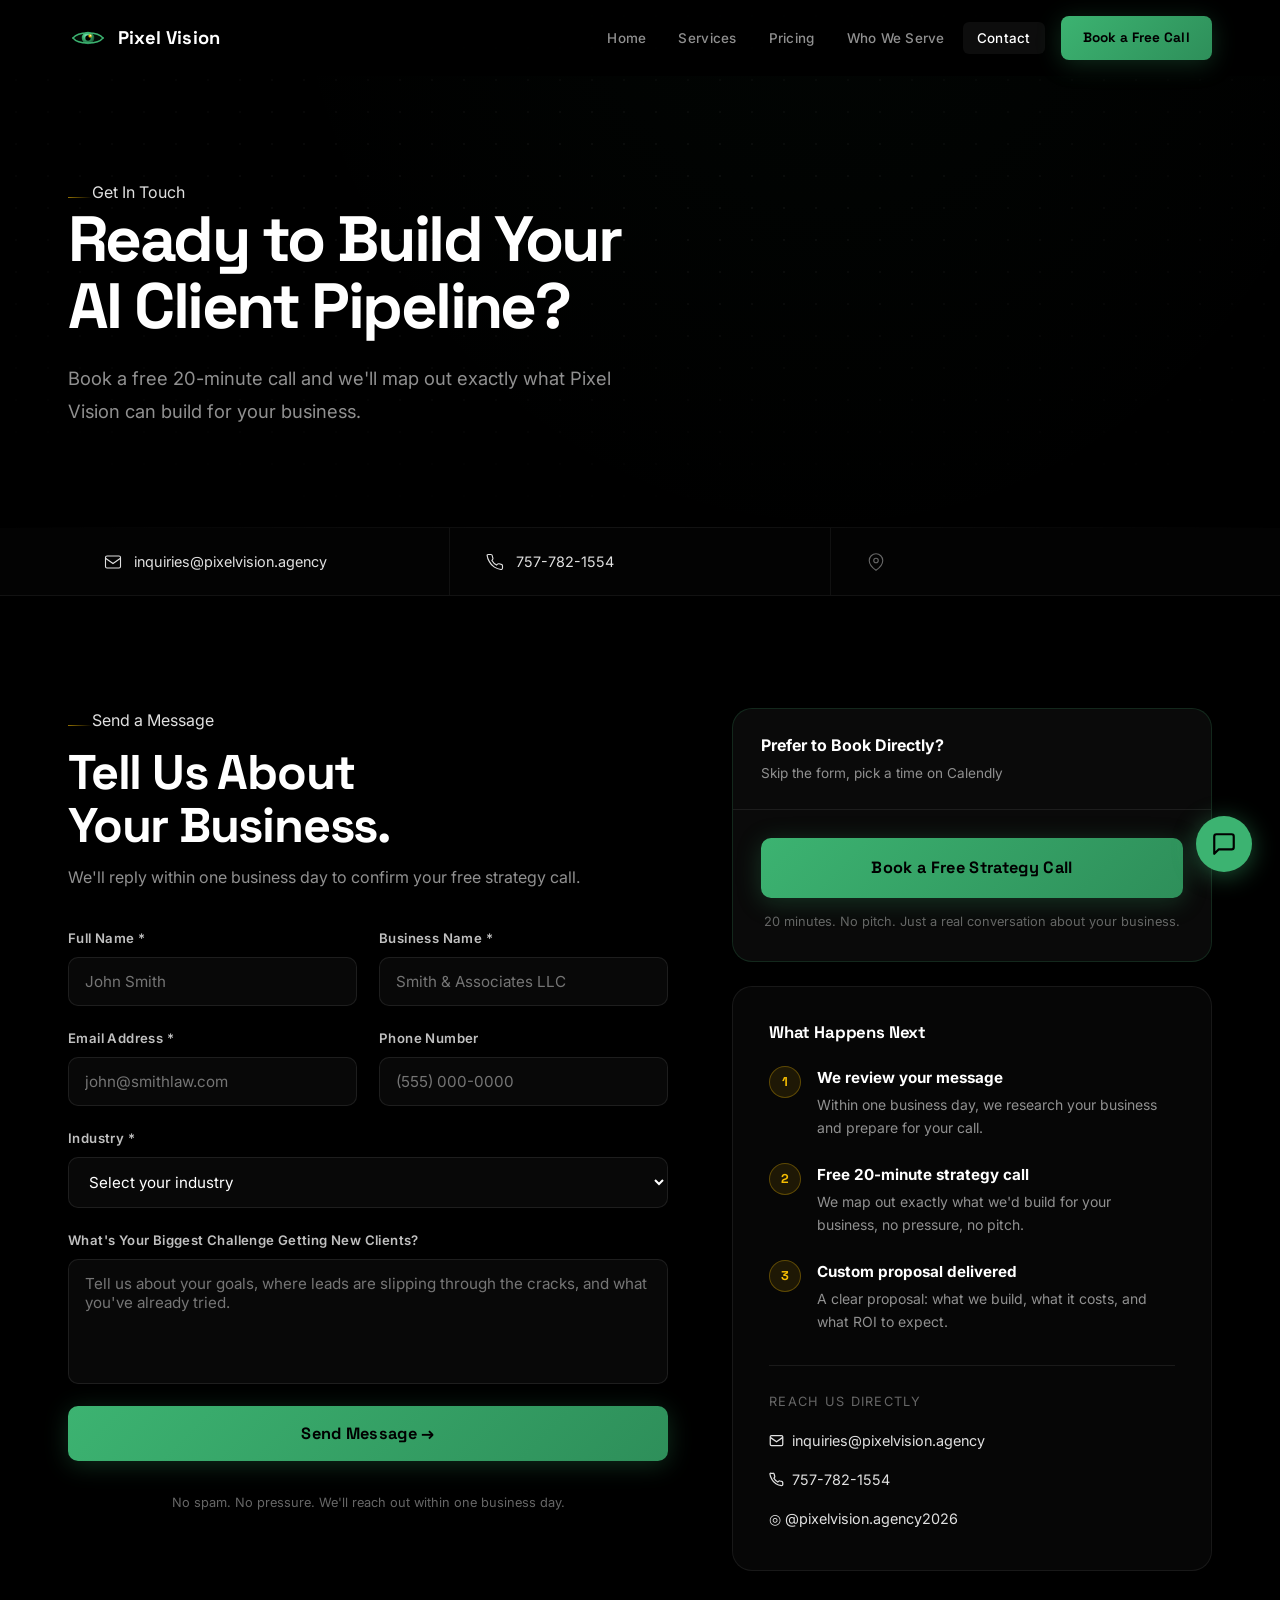
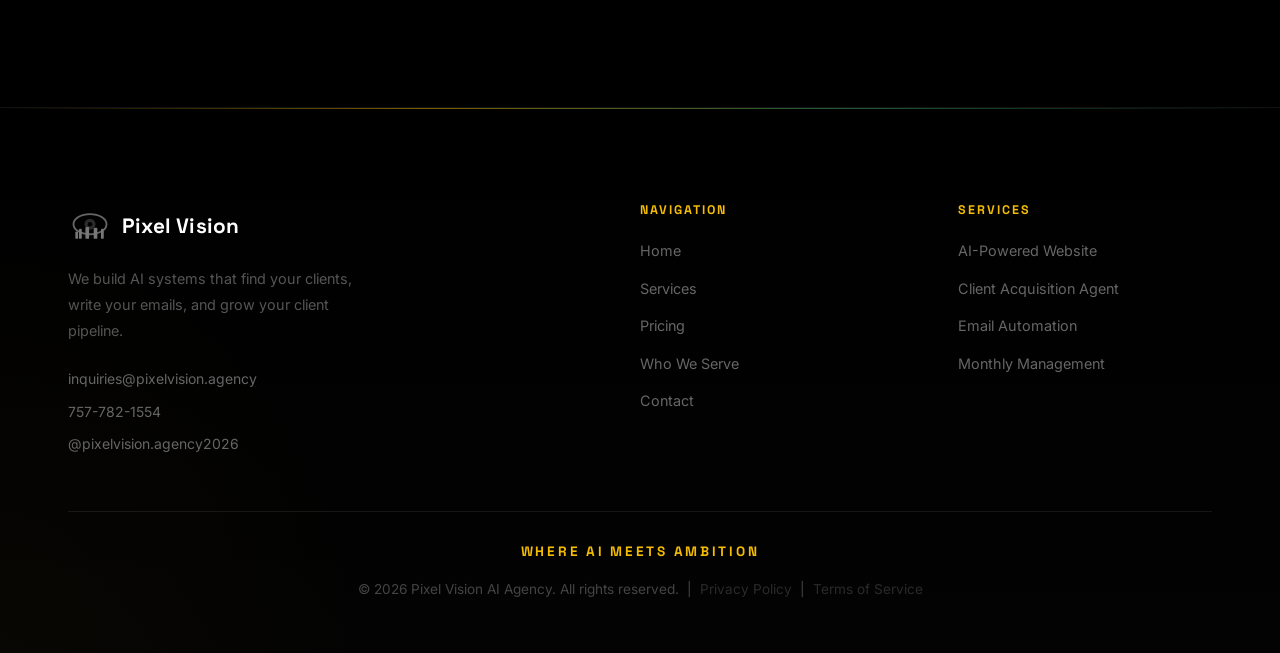
==== commit 14fcb5e6: "Update Instagram handle to @pixelvision.agency2026 Co-Authored-By: Claude Sonnet 4.6 <noreply@anthro" ====
--- a/contact.html
+++ b/contact.html
@@ -200,7 +200,7 @@
                 <svg width="15" height="15" viewBox="0 0 24 24" fill="none" stroke="currentColor" stroke-width="2"><path d="M22 16.92v3a2 2 0 01-2.18 2 19.79 19.79 0 01-8.63-3.07A19.5 19.5 0 014.5 11.5a19.79 19.79 0 01-3.07-8.67A2 2 0 013.41 2h3a2 2 0 012 1.72c.13 1 .36 1.97.72 2.9a2 2 0 01-.45 2.11L7.91 9.91a16 16 0 006.18 6.18l1.18-1.18a2 2 0 012.11-.45c.93.36 1.9.59 2.9.72A2 2 0 0122 16.92z"/></svg>
                 757-782-1554
               </a>
-              <a href="https://instagram.com/pixelvision.2026" target="_blank" rel="noopener" class="contact-email-link" style="margin-top:8px;">◎ @pixelvision.2026</a>
+              <a href="https://instagram.com/pixelvision.agency2026" target="_blank" rel="noopener" class="contact-email-link" style="margin-top:8px;">◎ @pixelvision.agency2026</a>
             </div>
           </div>
 
@@ -223,7 +223,7 @@
           <div class="footer-contact-info">
             <a href="mailto:inquiries@pixelvision.agency">inquiries@pixelvision.agency</a>
             <a href="tel:7577821554">757-782-1554</a>
-            <a href="https://instagram.com/pixelvision.2026" target="_blank" rel="noopener">@pixelvision.2026</a>
+            <a href="https://instagram.com/pixelvision.agency2026" target="_blank" rel="noopener">@pixelvision.agency2026</a>
           </div>
           
         </div>
--- a/styles.css
+++ b/styles.css
@@ -726,10 +726,18 @@
   h2              { font-size: 1.6rem !important; }
   .section        { padding: 60px 0 !important; }
   .container      { padding: 0 18px; }
-  .stats-grid     { gap: 0; }
+  .stats-grid     { display: grid !important; grid-template-columns: 1fr 1fr; gap: 0; }
   .stat-divider   { display: none; }
-  .stat-item      { min-width: 50%; border-bottom: 1px solid var(--border); }
+  .stat-item      { min-width: unset !important; width: auto; border-bottom: 1px solid var(--border); border-right: 1px solid var(--border); padding: 22px 16px !important; text-align: center; }
+  .stat-item:nth-child(even) { border-right: none; }
+  .stat-number    { font-size: 1.2rem !important; }
+  .stat-label     { font-size: 0.65rem; }
   .pricing-grid   { grid-template-columns: 1fr; }
+  .niches-grid    { grid-template-columns: 1fr 1fr !important; }
+  .niche-card     { padding: 24px 18px; }
+  .niche-icon     { font-size: 1.5rem; margin-bottom: 12px; }
+  .niche-card h3  { font-size: 0.88rem; margin-bottom: 6px; }
+  .niche-card p   { font-size: 0.78rem; line-height: 1.55; }
 }
 
 /* ── CHATBOT ─────────────────────────────────────── */
@@ -1397,8 +1405,8 @@
 
 /* Fix stat number letter-spacing — Space Mono distorts at negative tracking */
 .stat-number {
-  letter-spacing: 0.01em !important;
-  font-size: clamp(1.9rem, 3vw, 2.4rem) !important;
+  letter-spacing: 0.01em;
+  font-size: clamp(1.9rem, 3vw, 2.4rem);
 }
 
 /* Services grid single-card fix — no side chrome */
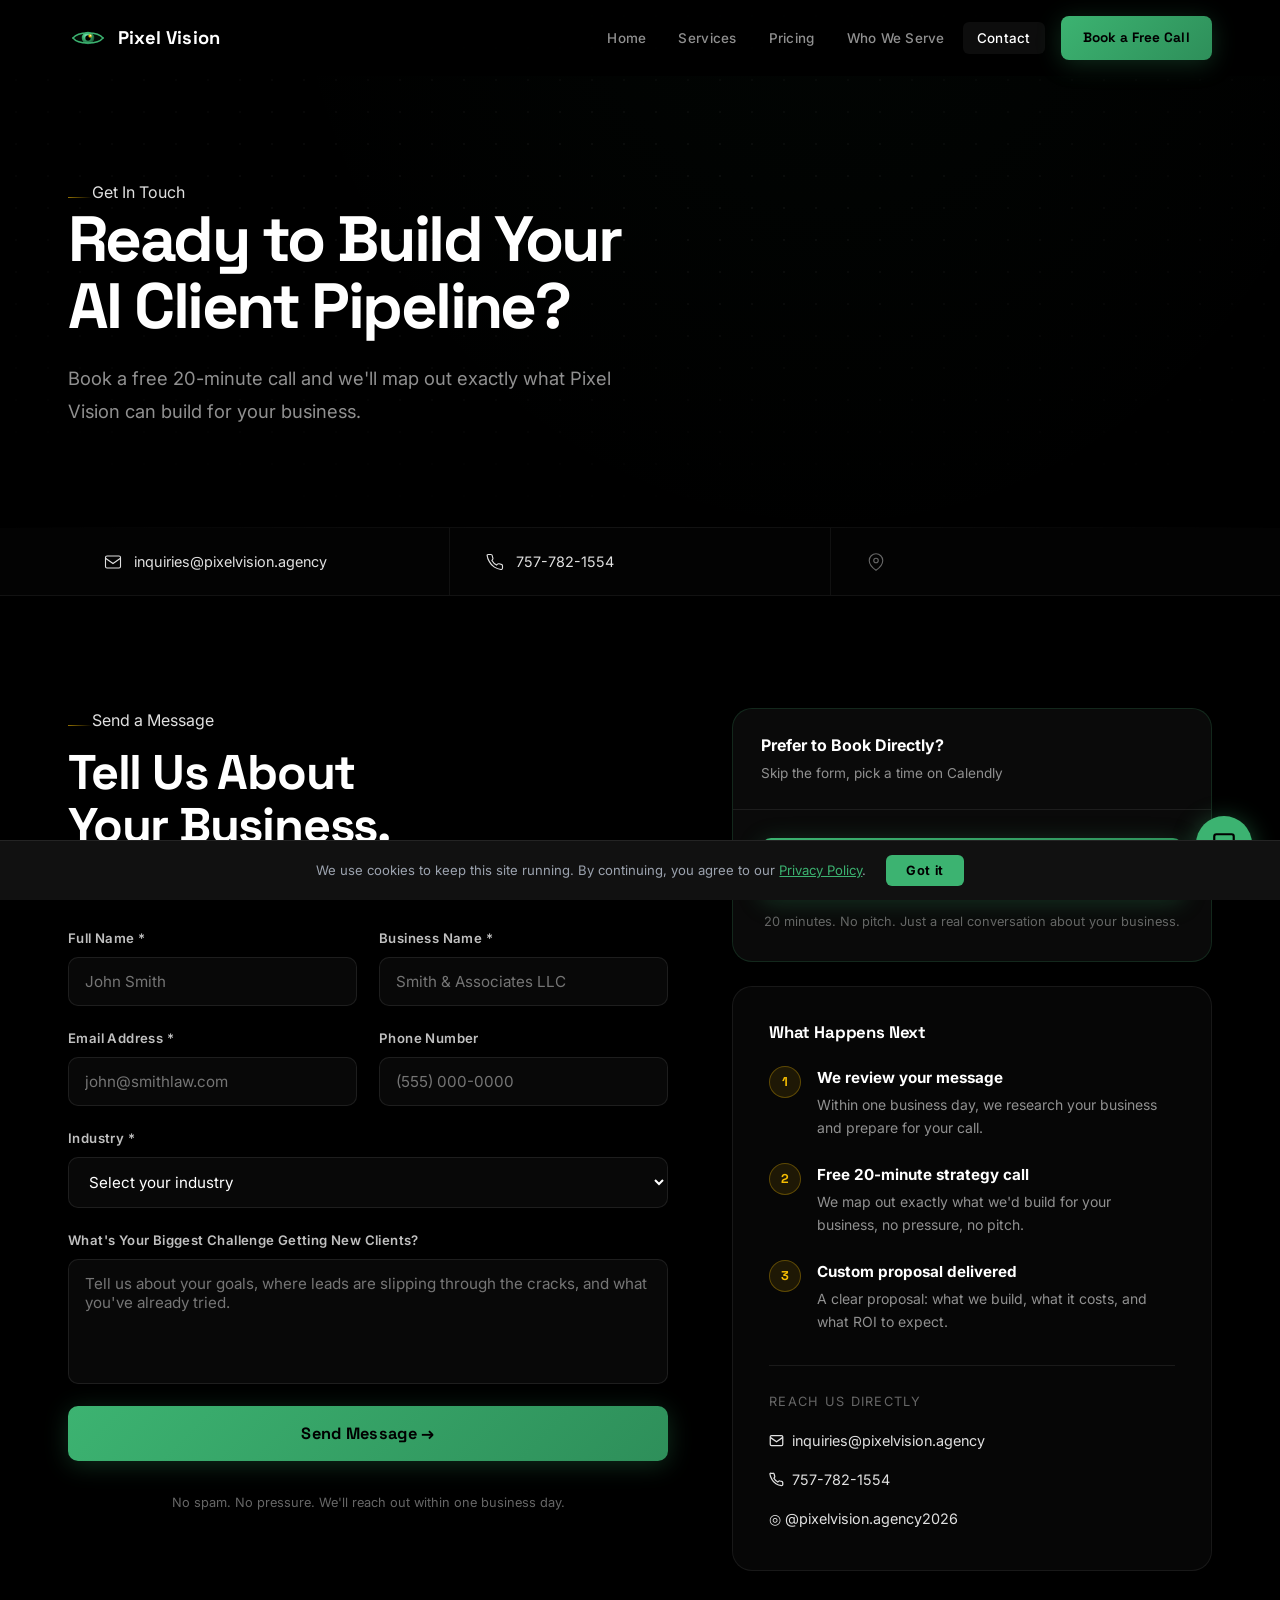
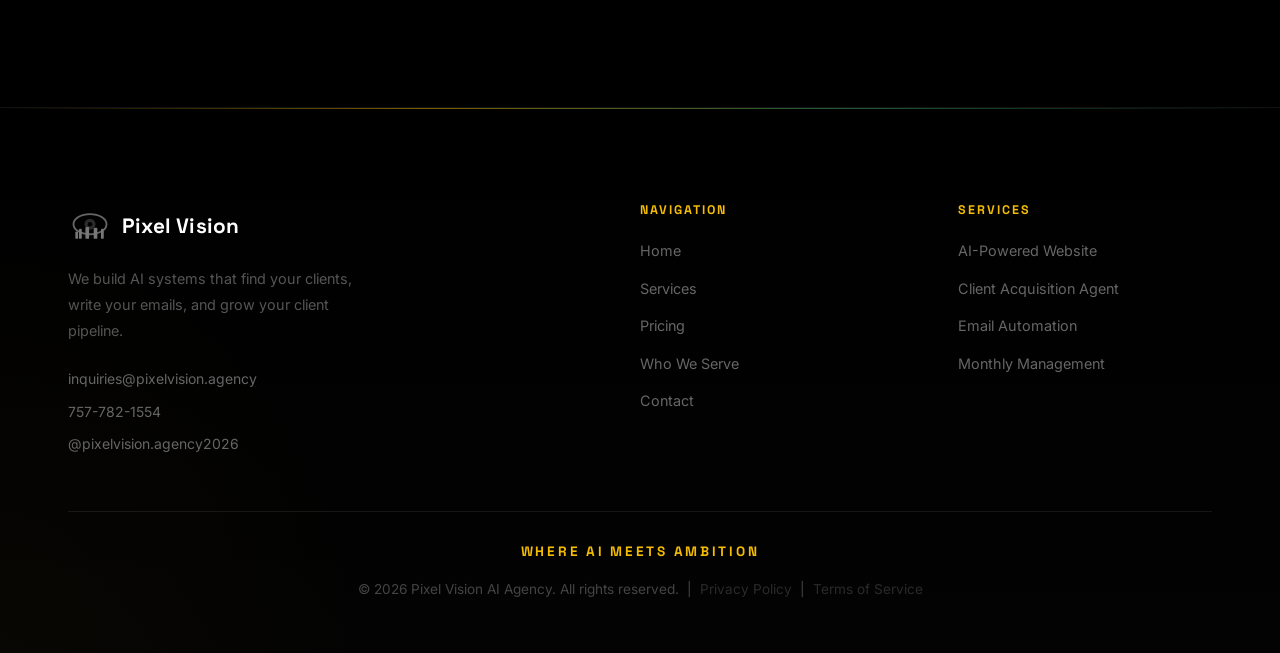
==== commit 05be8142: "Legal compliance pass: cookie consent, aria fixes, unsupported claims - Add cookie-consent.js banner" ====
--- a/contact.html
+++ b/contact.html
@@ -255,6 +255,7 @@
   </footer>
 
   <script src="main.js"></script>
+  <script src="cookie-consent.js"></script>
   <script src="chatbot.js"></script>
   <script>
   (function(){
